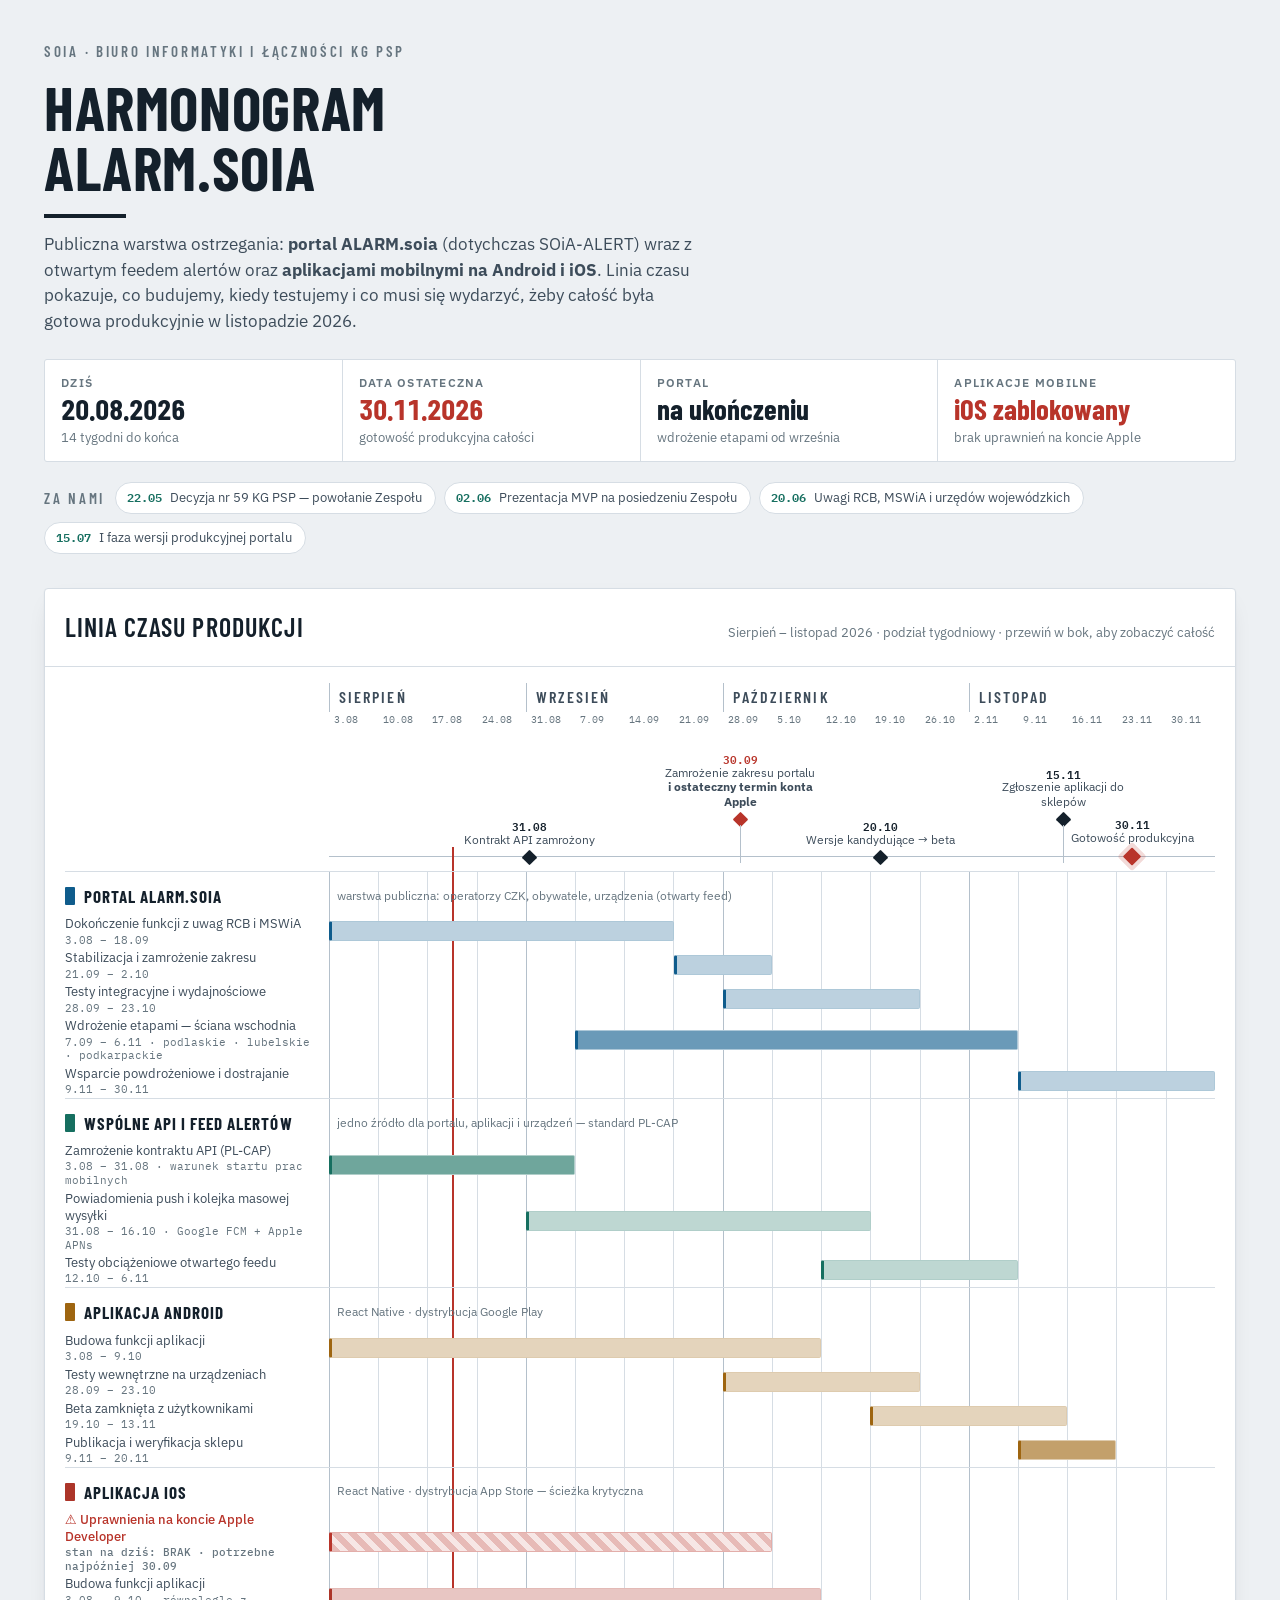
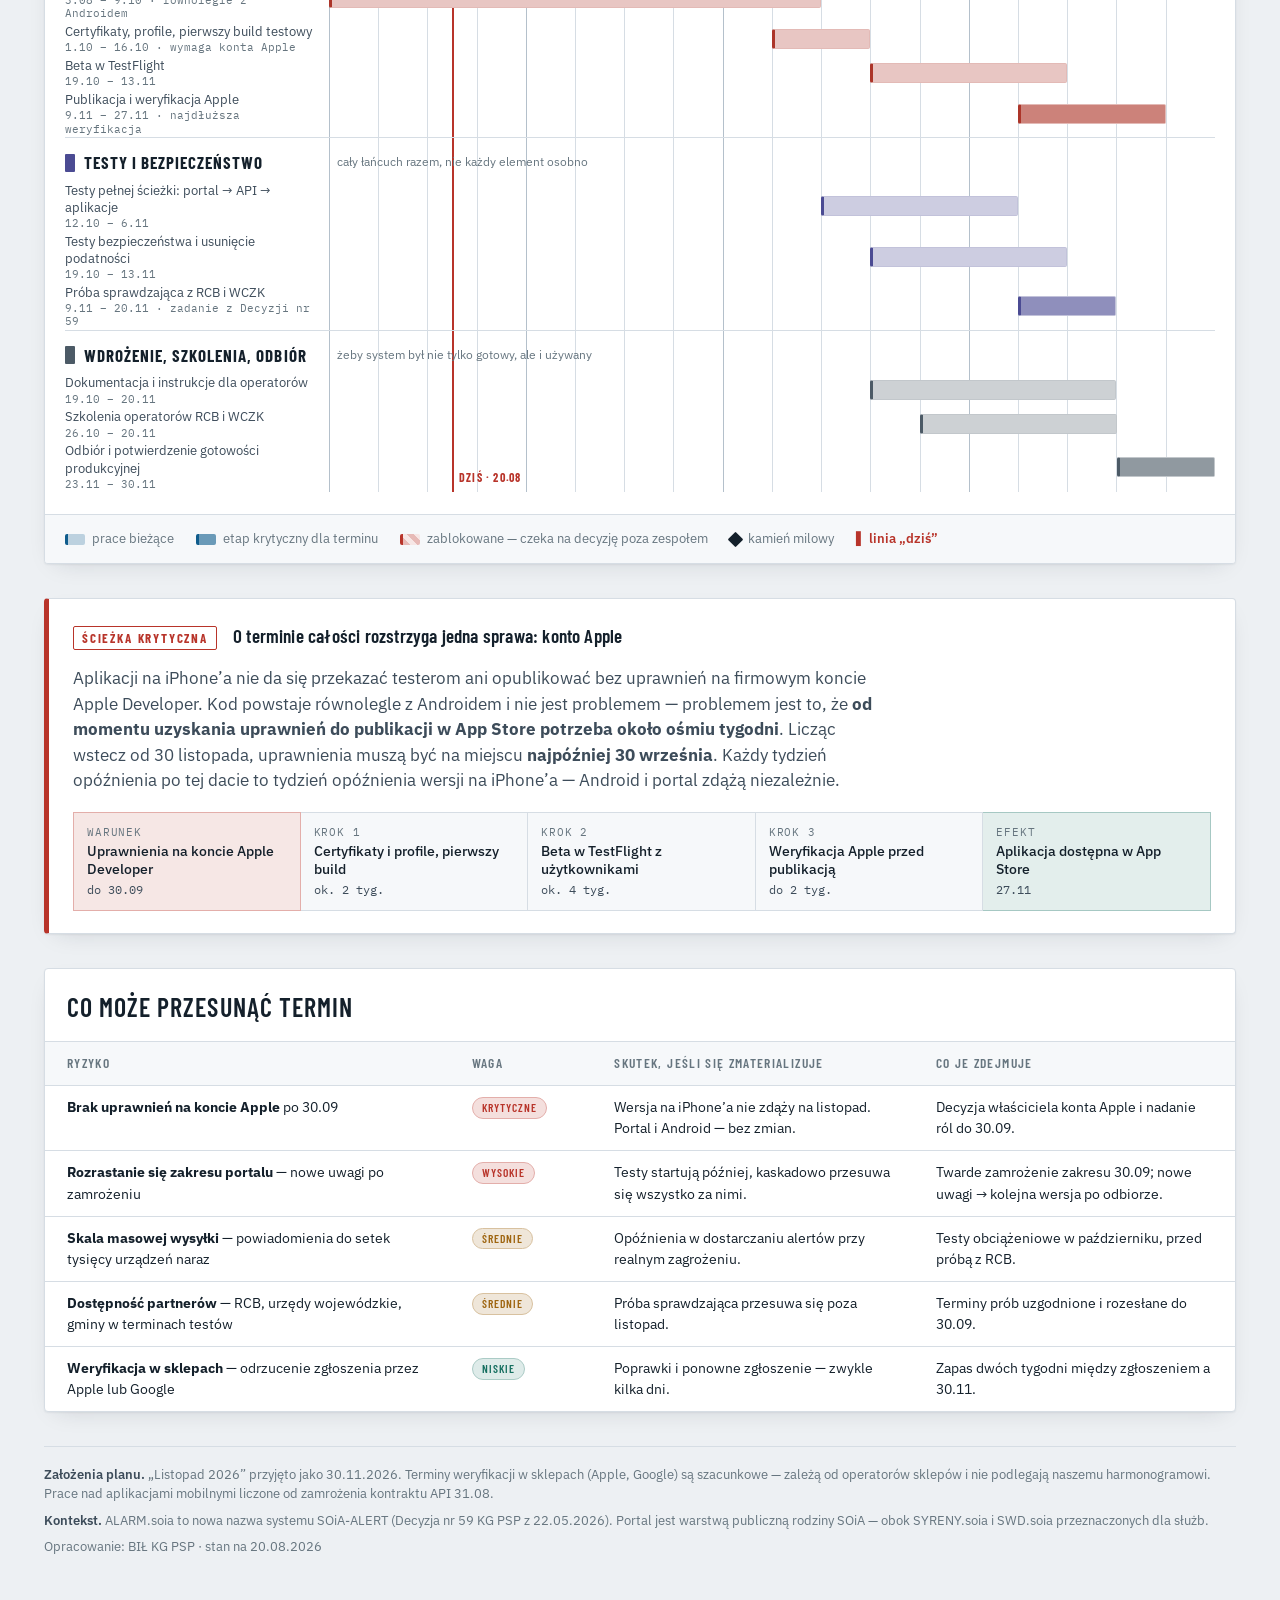
==== alarm-soia/index.html @ 96dded9a "Harmonogram ALARM.soia — portal i aplikacje mobilne Strona GitHub Pages z harmonogramem produkcji AL" ====
<!doctype html>
<html lang="pl">
<head>
<meta charset="utf-8">
<meta name="viewport" content="width=device-width, initial-scale=1">
<title>Harmonogram ALARM.soia — KG PSP</title>
<meta name="description" content="Harmonogram produkcji ALARM.soia: portal ostrzegania oraz aplikacje mobilne Android i iOS. Fazy, testy, kamienie milowe i ścieżka krytyczna do gotowości produkcyjnej 30.11.2026.">
<meta name="author" content="Biuro Informatyki i Łączności KG PSP">
<meta property="og:type" content="article">
<meta property="og:title" content="Harmonogram ALARM.soia">
<meta property="og:description" content="Portal ostrzegania i aplikacje mobilne Android/iOS — linia czasu do gotowości produkcyjnej 30.11.2026.">
<meta property="og:image" content="https://kgpsp.github.io/harmonogramy/og-alarm-soia.png">
<meta property="og:url" content="https://kgpsp.github.io/harmonogramy/alarm-soia/">
<meta property="og:locale" content="pl_PL">
<meta name="twitter:card" content="summary_large_image">
<link rel="icon" href="data:image/svg+xml,<svg xmlns=%22http://www.w3.org/2000/svg%22 viewBox=%220 0 100 100%22><text y=%22.9em%22 font-size=%2290%22>🚨</text></svg>">
</head>
<body>
<link rel="preconnect" href="https://fonts.googleapis.com">
<link rel="preconnect" href="https://fonts.gstatic.com" crossorigin>
<link rel="stylesheet" href="https://fonts.googleapis.com/css2?family=Barlow+Condensed:wght@500;600;700&family=IBM+Plex+Sans:wght@400;500;600&family=IBM+Plex+Mono:wght@400;500;600&display=swap">

<style>
:root{
  --paper:#EDF0F3;
  --surface:#FFFFFF;
  --surface-2:#F6F8FA;
  --ink:#14202B;
  --ink-2:#3D4C5A;
  --muted:#66757F;
  --rule:#D6DDE4;
  --rule-strong:#B4C0CB;

  --lane-portal:#0F5C8C;
  --lane-api:#166F60;
  --lane-and:#9E6510;
  --lane-ios:#AC3529;
  --lane-qa:#4B4B93;
  --lane-dep:#4C5A66;

  --alarm:#B8342A;
  --ok:#166F60;
  --today:#B8342A;

  --shadow:0 1px 2px rgba(20,32,43,.06), 0 8px 24px -12px rgba(20,32,43,.18);
  --labelw:264px;
}
@media (prefers-color-scheme: dark){
  :root:not([data-theme="light"]){
    --paper:#0E141A;
    --surface:#161E26;
    --surface-2:#1B242D;
    --ink:#E7ECF1;
    --ink-2:#C2CCD6;
    --muted:#93A2AF;
    --rule:#2A3742;
    --rule-strong:#3D4E5C;

    --lane-portal:#5AA9DC;
    --lane-api:#4CBDA4;
    --lane-and:#DFA648;
    --lane-ios:#E4786B;
    --lane-qa:#9395E2;
    --lane-dep:#93A3B1;

    --alarm:#E4786B;
    --ok:#4CBDA4;
    --today:#E4786B;

    --shadow:0 1px 2px rgba(0,0,0,.4), 0 10px 30px -14px rgba(0,0,0,.7);
  }
}
:root[data-theme="dark"]{
  --paper:#0E141A;
  --surface:#161E26;
  --surface-2:#1B242D;
  --ink:#E7ECF1;
  --ink-2:#C2CCD6;
  --muted:#93A2AF;
  --rule:#2A3742;
  --rule-strong:#3D4E5C;

  --lane-portal:#5AA9DC;
  --lane-api:#4CBDA4;
  --lane-and:#DFA648;
  --lane-ios:#E4786B;
  --lane-qa:#9395E2;
  --lane-dep:#93A3B1;

  --alarm:#E4786B;
  --ok:#4CBDA4;
  --today:#E4786B;

  --shadow:0 1px 2px rgba(0,0,0,.4), 0 10px 30px -14px rgba(0,0,0,.7);
}

*{box-sizing:border-box}
body{
  margin:0;
  background:var(--paper);
  color:var(--ink);
  font-family:"IBM Plex Sans","Segoe UI",system-ui,sans-serif;
  font-size:15px;
  line-height:1.55;
  -webkit-font-smoothing:antialiased;
}
.wrap{
  max-width:1240px;
  margin:0 auto;
  padding:40px 24px 72px;
  display:flex;
  flex-direction:column;
  gap:34px;
}

/* ---------- typography ---------- */
h1,h2,h3{margin:0;font-family:"Barlow Condensed","Arial Narrow",sans-serif;text-wrap:balance;letter-spacing:.01em}
h1{font-size:clamp(38px,6vw,62px);font-weight:700;line-height:.96;text-transform:uppercase}
h2{font-size:26px;font-weight:600;text-transform:uppercase;letter-spacing:.04em}
h3{font-size:19px;font-weight:600}
p{margin:0}
.eyebrow{
  font-family:"Barlow Condensed","Arial Narrow",sans-serif;
  font-size:15px;font-weight:600;text-transform:uppercase;letter-spacing:.18em;
  color:var(--muted);
}
.mono{font-family:"IBM Plex Mono",ui-monospace,monospace;font-variant-numeric:tabular-nums}
.lead{max-width:66ch;color:var(--ink-2);font-size:16.5px}

/* ---------- header ---------- */
header{display:flex;flex-direction:column;gap:14px}
.title-rule{height:4px;background:var(--ink);width:82px;margin-top:4px}

.facts{
  display:grid;grid-template-columns:repeat(auto-fit,minmax(180px,1fr));gap:1px;
  background:var(--rule);border:1px solid var(--rule);border-radius:3px;overflow:hidden;
  margin-top:10px;
}
.fact{background:var(--surface);padding:14px 16px;display:flex;flex-direction:column;gap:3px}
.fact .k{font-size:11.5px;text-transform:uppercase;letter-spacing:.11em;color:var(--muted);font-weight:600}
.fact .v{font-family:"Barlow Condensed","Arial Narrow",sans-serif;font-size:29px;font-weight:700;line-height:1.05;font-variant-numeric:tabular-nums}
.fact .n{font-size:12.5px;color:var(--muted)}
.fact.is-critical .v{color:var(--alarm)}

/* ---------- done chips ---------- */
.done{display:flex;flex-wrap:wrap;gap:8px;align-items:center}
.chip{
  display:inline-flex;align-items:baseline;gap:8px;
  border:1px solid var(--rule);border-radius:999px;background:var(--surface);
  padding:5px 13px 5px 11px;font-size:13px;color:var(--ink-2);
}
.chip b{font-family:"IBM Plex Mono",monospace;font-size:12px;font-weight:600;color:var(--ok);font-variant-numeric:tabular-nums}

/* ---------- chart ---------- */
.chart-card{
  background:var(--surface);border:1px solid var(--rule);border-radius:4px;
  box-shadow:var(--shadow);overflow:hidden;
}
.chart-head{
  display:flex;flex-wrap:wrap;gap:12px 24px;align-items:baseline;justify-content:space-between;
  padding:18px 20px;border-bottom:1px solid var(--rule);
}
.scroll{overflow-x:auto;overflow-y:hidden}
.chart{min-width:1060px;position:relative;padding:0 20px 22px}

.months,.weeks,.row{
  display:grid;
  grid-template-columns:var(--labelw) repeat(18,1fr);
  align-items:center;
}
.months{padding-top:16px}
.months .m{
  grid-row:1;font-family:"Barlow Condensed",sans-serif;font-weight:600;font-size:16px;
  text-transform:uppercase;letter-spacing:.13em;color:var(--ink-2);
  border-left:1px solid var(--rule-strong);padding:2px 0 2px 9px;
}
.weeks{padding-bottom:10px}
.weeks .w{
  font-family:"IBM Plex Mono",monospace;font-size:10px;color:var(--muted);
  padding-left:5px;font-variant-numeric:tabular-nums;white-space:nowrap;
}

/* milestone rail */
.rail{position:relative;height:132px;margin-bottom:2px}
.rail-track{position:absolute;left:var(--labelw);right:0;top:0;bottom:0}
.rail-line{position:absolute;left:0;right:0;bottom:12px;height:1px;background:var(--rule-strong)}
.ms{position:absolute;bottom:6px;transform:translateX(-50%);display:flex;flex-direction:column;align-items:center;gap:5px;width:152px}
.ms.raise{bottom:44px}
.ms.raise::after{content:"";position:absolute;bottom:-38px;left:50%;width:1px;height:38px;background:var(--rule-strong)}
.ms .lbl{
  order:-1;text-align:center;font-size:11.5px;line-height:1.25;color:var(--ink-2);
}
.ms .lbl .d{display:block;font-family:"IBM Plex Mono",monospace;font-size:11px;font-weight:600;color:var(--ink);font-variant-numeric:tabular-nums}
.ms .dot{width:11px;height:11px;background:var(--ink);transform:rotate(45deg);border-radius:1px}
.ms.is-critical .dot{background:var(--alarm)}
.ms.is-critical .lbl .d{color:var(--alarm)}
.ms.is-final .dot{width:13px;height:13px;background:var(--alarm);box-shadow:0 0 0 4px color-mix(in srgb,var(--alarm) 18%,transparent)}
.ms.edge-r{transform:translateX(-74%)}

/* lanes */
.lanes{position:relative}
.grid-bg{position:absolute;left:var(--labelw);right:0;top:0;bottom:0;pointer-events:none;z-index:0}
.grid-bg .gl{position:absolute;top:0;bottom:0;width:1px;background:var(--rule)}
.grid-bg .gl.strong{background:var(--rule-strong)}
.today{position:absolute;top:-24px;bottom:0;width:2px;background:var(--today);z-index:3;pointer-events:none}
.today::after{
  content:"DZIŚ · 20.08";position:absolute;bottom:6px;left:7px;
  font-family:"Barlow Condensed",sans-serif;font-size:12px;font-weight:700;letter-spacing:.1em;
  color:var(--today);white-space:nowrap;
}

.lane{position:relative;z-index:1;border-top:1px solid var(--rule)}
.lane-title{
  display:grid;grid-template-columns:var(--labelw) 1fr;align-items:center;
  padding:11px 0 5px;
}
.lane-title .t{display:flex;align-items:center;gap:9px;font-family:"Barlow Condensed",sans-serif;font-weight:700;font-size:17px;text-transform:uppercase;letter-spacing:.06em}
.lane-title .swatch{width:10px;height:18px;border-radius:1px;background:var(--c)}
.lane-title .meta{font-size:12px;color:var(--muted);padding-left:8px}

.row{min-height:34px;padding:1px 0}
.row .name{
  padding-right:16px;font-size:13.2px;color:var(--ink-2);line-height:1.3;
  display:flex;flex-direction:column;gap:1px;
}
.row .name .dates{font-family:"IBM Plex Mono",monospace;font-size:10.5px;color:var(--muted);font-variant-numeric:tabular-nums}
.bar{
  grid-column:var(--s)/var(--e);
  height:20px;border-radius:2px;
  background:color-mix(in srgb,var(--c) 28%,var(--surface));
  border-left:3px solid var(--c);
  border-top:1px solid color-mix(in srgb,var(--c) 34%,var(--surface));
  border-right:1px solid color-mix(in srgb,var(--c) 34%,var(--surface));
  border-bottom:1px solid color-mix(in srgb,var(--c) 34%,var(--surface));
  transform-origin:left center;
}
.bar.solid{background:color-mix(in srgb,var(--c) 62%,var(--surface))}
.bar.blocker{
  background:repeating-linear-gradient(45deg,
    color-mix(in srgb,var(--alarm) 34%,var(--surface)) 0 6px,
    color-mix(in srgb,var(--alarm) 12%,var(--surface)) 6px 12px);
  border-left:3px solid var(--alarm);
  border-top-color:color-mix(in srgb,var(--alarm) 40%,var(--surface));
  border-right-color:color-mix(in srgb,var(--alarm) 40%,var(--surface));
  border-bottom-color:color-mix(in srgb,var(--alarm) 40%,var(--surface));
}
.row.is-blocked .name{color:var(--alarm);font-weight:500}

@media (prefers-reduced-motion: no-preference){
  .bar{animation:grow .5s cubic-bezier(.22,.7,.3,1) both}
  @keyframes grow{from{transform:scaleX(.02);opacity:.2}to{transform:scaleX(1);opacity:1}}
}

/* legend */
.legend{display:flex;flex-wrap:wrap;gap:8px 22px;padding:14px 20px;border-top:1px solid var(--rule);background:var(--surface-2);font-size:12.5px;color:var(--muted)}
.legend span{display:inline-flex;align-items:center;gap:7px}
.legend i{width:20px;height:11px;border-radius:2px;display:inline-block;border-left:3px solid var(--ink)}
.legend i.plain{background:color-mix(in srgb,var(--lane-portal) 28%,var(--surface));border-left-color:var(--lane-portal)}
.legend i.solidx{background:color-mix(in srgb,var(--lane-portal) 62%,var(--surface));border-left-color:var(--lane-portal)}
.legend i.hatch{background:repeating-linear-gradient(45deg,color-mix(in srgb,var(--alarm) 34%,var(--surface)) 0 5px,color-mix(in srgb,var(--alarm) 12%,var(--surface)) 5px 10px);border-left-color:var(--alarm)}
.legend i.diamond{width:11px;height:11px;border:0;background:var(--ink);transform:rotate(45deg);border-radius:1px}

/* ---------- critical path ---------- */
.critical{
  background:var(--surface);border:1px solid var(--rule);border-left:5px solid var(--alarm);
  border-radius:4px;padding:22px 24px;display:flex;flex-direction:column;gap:16px;box-shadow:var(--shadow);
}
.critical .hd{display:flex;flex-wrap:wrap;gap:10px 16px;align-items:baseline}
.critical .tag{
  font-family:"Barlow Condensed",sans-serif;font-size:13px;font-weight:700;letter-spacing:.14em;
  text-transform:uppercase;color:var(--alarm);border:1px solid var(--alarm);border-radius:2px;padding:1px 8px;
}
.chain{display:flex;flex-wrap:wrap;gap:0;align-items:stretch;margin-top:2px}
.step{
  flex:1 1 150px;min-width:150px;background:var(--surface-2);border:1px solid var(--rule);
  padding:11px 13px;display:flex;flex-direction:column;gap:3px;position:relative;
}
.step + .step{border-left:0}
.step .sn{font-family:"IBM Plex Mono",monospace;font-size:10.5px;letter-spacing:.08em;color:var(--muted);text-transform:uppercase}
.step .st{font-size:13.5px;font-weight:500;line-height:1.3}
.step .sd{font-family:"IBM Plex Mono",monospace;font-size:11.5px;color:var(--ink-2);font-variant-numeric:tabular-nums}
.step.first{background:color-mix(in srgb,var(--alarm) 12%,var(--surface));border-color:color-mix(in srgb,var(--alarm) 40%,var(--surface))}
.step.last{background:color-mix(in srgb,var(--ok) 12%,var(--surface));border-color:color-mix(in srgb,var(--ok) 38%,var(--surface))}

/* ---------- tables ---------- */
.panel{background:var(--surface);border:1px solid var(--rule);border-radius:4px;box-shadow:var(--shadow);overflow:hidden}
.panel > h2{padding:18px 22px 14px}
.tablewrap{overflow-x:auto}
table{width:100%;border-collapse:collapse;min-width:640px}
th,td{text-align:left;padding:11px 22px;border-top:1px solid var(--rule);vertical-align:top;font-size:13.6px}
th{
  font-family:"Barlow Condensed",sans-serif;font-size:13.5px;font-weight:600;text-transform:uppercase;
  letter-spacing:.1em;color:var(--muted);background:var(--surface-2);
}
td.sev{white-space:nowrap;font-weight:600}
.pill{display:inline-block;padding:1px 9px;border-radius:999px;font-size:11.5px;font-weight:600;letter-spacing:.04em;text-transform:uppercase;font-family:"Barlow Condensed",sans-serif;letter-spacing:.09em}
.pill.hi{background:color-mix(in srgb,var(--alarm) 16%,var(--surface));color:var(--alarm);border:1px solid color-mix(in srgb,var(--alarm) 40%,var(--surface))}
.pill.md{background:color-mix(in srgb,var(--lane-and) 16%,var(--surface));color:var(--lane-and);border:1px solid color-mix(in srgb,var(--lane-and) 40%,var(--surface))}
.pill.lo{background:color-mix(in srgb,var(--ok) 14%,var(--surface));color:var(--ok);border:1px solid color-mix(in srgb,var(--ok) 36%,var(--surface))}


footer{border-top:1px solid var(--rule);padding-top:18px;color:var(--muted);font-size:12.5px;display:flex;flex-direction:column;gap:7px}
footer b{color:var(--ink-2);font-weight:600}

@media (max-width:640px){
  .wrap{padding:28px 14px 56px;gap:26px}
  :root{--labelw:230px}
}
</style>

<div class="wrap">

  <header>
    <p class="eyebrow">SOiA · Biuro Informatyki i Łączności KG PSP</p>
    <h1>Harmonogram<br>ALARM.soia</h1>
    <div class="title-rule"></div>
    <p class="lead">Publiczna warstwa ostrzegania: <b>portal ALARM.soia</b> (dotychczas SOiA-ALERT) wraz z otwartym feedem alertów oraz <b>aplikacjami mobilnymi na Android i iOS</b>. Linia czasu pokazuje, co budujemy, kiedy testujemy i co musi się wydarzyć, żeby całość była gotowa produkcyjnie w listopadzie 2026.</p>

    <div class="facts">
      <div class="fact">
        <span class="k">Dziś</span>
        <span class="v">20.08.2026</span>
        <span class="n">14 tygodni do końca</span>
      </div>
      <div class="fact is-critical">
        <span class="k">Data ostateczna</span>
        <span class="v">30.11.2026</span>
        <span class="n">gotowość produkcyjna całości</span>
      </div>
      <div class="fact">
        <span class="k">Portal</span>
        <span class="v">na ukończeniu</span>
        <span class="n">wdrożenie etapami od września</span>
      </div>
      <div class="fact is-critical">
        <span class="k">Aplikacje mobilne</span>
        <span class="v">iOS zablokowany</span>
        <span class="n">brak uprawnień na koncie Apple</span>
      </div>
    </div>

    <div class="done" style="margin-top:6px">
      <span class="eyebrow" style="margin-right:2px">Za nami</span>
      <span class="chip"><b>22.05</b> Decyzja nr 59 KG PSP — powołanie Zespołu</span>
      <span class="chip"><b>02.06</b> Prezentacja MVP na posiedzeniu Zespołu</span>
      <span class="chip"><b>20.06</b> Uwagi RCB, MSWiA i urzędów wojewódzkich</span>
      <span class="chip"><b>15.07</b> I faza wersji produkcyjnej portalu</span>
    </div>
  </header>

  <!-- ============ GANTT ============ -->
  <section class="chart-card">
    <div class="chart-head">
      <h2>Linia czasu produkcji</h2>
      <p style="font-size:13px;color:var(--muted);margin:0">Sierpień – listopad 2026 · podział tygodniowy · przewiń w bok, aby zobaczyć całość</p>
    </div>

    <div class="scroll">
      <div class="chart">

        <div class="months">
          <div style="grid-column:1"></div>
          <div class="m" style="grid-column:2/6">Sierpień</div>
          <div class="m" style="grid-column:6/10">Wrzesień</div>
          <div class="m" style="grid-column:10/15">Październik</div>
          <div class="m" style="grid-column:15/20">Listopad</div>
        </div>

        <div class="weeks">
          <div></div>
          <div class="w">3.08</div><div class="w">10.08</div><div class="w">17.08</div><div class="w">24.08</div>
          <div class="w">31.08</div><div class="w">7.09</div><div class="w">14.09</div><div class="w">21.09</div>
          <div class="w">28.09</div><div class="w">5.10</div><div class="w">12.10</div><div class="w">19.10</div>
          <div class="w">26.10</div><div class="w">2.11</div><div class="w">9.11</div><div class="w">16.11</div>
          <div class="w">23.11</div><div class="w">30.11</div>
        </div>

        <div class="rail">
          <div class="rail-track">
            <div class="rail-line"></div>
            <div class="ms" style="left:22.6%">
              <span class="lbl"><span class="d">31.08</span>Kontrakt API zamrożony</span>
              <span class="dot"></span>
            </div>
            <div class="ms is-critical raise" style="left:46.4%">
              <span class="lbl"><span class="d">30.09</span>Zamrożenie zakresu portalu<br><b>i ostateczny termin konta Apple</b></span>
              <span class="dot"></span>
            </div>
            <div class="ms" style="left:62.3%">
              <span class="lbl"><span class="d">20.10</span>Wersje kandydujące → beta</span>
              <span class="dot"></span>
            </div>
            <div class="ms raise" style="left:82.9%">
              <span class="lbl"><span class="d">15.11</span>Zgłoszenie aplikacji do sklepów</span>
              <span class="dot"></span>
            </div>
            <div class="ms is-final edge-r" style="left:94.8%">
              <span class="lbl"><span class="d">30.11</span>Gotowość produkcyjna</span>
              <span class="dot"></span>
            </div>
          </div>
        </div>

        <div class="lanes">
          <div class="grid-bg" aria-hidden="true">
            <div class="gl strong" style="left:0%"></div>
            <div class="gl" style="left:5.55%"></div>
            <div class="gl" style="left:11.11%"></div>
            <div class="gl" style="left:16.66%"></div>
            <div class="gl strong" style="left:22.22%"></div>
            <div class="gl" style="left:27.77%"></div>
            <div class="gl" style="left:33.33%"></div>
            <div class="gl" style="left:38.88%"></div>
            <div class="gl strong" style="left:44.44%"></div>
            <div class="gl" style="left:50%"></div>
            <div class="gl" style="left:55.55%"></div>
            <div class="gl" style="left:61.11%"></div>
            <div class="gl" style="left:66.66%"></div>
            <div class="gl strong" style="left:72.22%"></div>
            <div class="gl" style="left:77.77%"></div>
            <div class="gl" style="left:83.33%"></div>
            <div class="gl" style="left:88.88%"></div>
            <div class="gl" style="left:94.44%"></div>
            <div class="today" style="left:13.89%"></div>
          </div>

          <!-- PORTAL -->
          <div class="lane" style="--c:var(--lane-portal)">
            <div class="lane-title"><span class="t"><span class="swatch"></span>Portal ALARM.soia</span><span class="meta">warstwa publiczna: operatorzy CZK, obywatele, urządzenia (otwarty feed)</span></div>
            <div class="row"><span class="name">Dokończenie funkcji z uwag RCB i MSWiA<span class="dates">3.08 – 18.09</span></span><span class="bar" style="--s:2;--e:9"></span></div>
            <div class="row"><span class="name">Stabilizacja i zamrożenie zakresu<span class="dates">21.09 – 2.10</span></span><span class="bar" style="--s:9;--e:11"></span></div>
            <div class="row"><span class="name">Testy integracyjne i wydajnościowe<span class="dates">28.09 – 23.10</span></span><span class="bar" style="--s:10;--e:14"></span></div>
            <div class="row"><span class="name">Wdrożenie etapami — ściana wschodnia<span class="dates">7.09 – 6.11 · podlaskie · lubelskie · podkarpackie</span></span><span class="bar solid" style="--s:7;--e:16"></span></div>
            <div class="row"><span class="name">Wsparcie powdrożeniowe i dostrajanie<span class="dates">9.11 – 30.11</span></span><span class="bar" style="--s:16;--e:20"></span></div>
          </div>

          <!-- API -->
          <div class="lane" style="--c:var(--lane-api)">
            <div class="lane-title"><span class="t"><span class="swatch"></span>Wspólne API i feed alertów</span><span class="meta">jedno źródło dla portalu, aplikacji i urządzeń — standard PL-CAP</span></div>
            <div class="row"><span class="name">Zamrożenie kontraktu API (PL-CAP)<span class="dates">3.08 – 31.08 · warunek startu prac mobilnych</span></span><span class="bar solid" style="--s:2;--e:7"></span></div>
            <div class="row"><span class="name">Powiadomienia push i kolejka masowej wysyłki<span class="dates">31.08 – 16.10 · Google FCM + Apple APNs</span></span><span class="bar" style="--s:6;--e:13"></span></div>
            <div class="row"><span class="name">Testy obciążeniowe otwartego feedu<span class="dates">12.10 – 6.11</span></span><span class="bar" style="--s:12;--e:16"></span></div>
          </div>

          <!-- ANDROID -->
          <div class="lane" style="--c:var(--lane-and)">
            <div class="lane-title"><span class="t"><span class="swatch"></span>Aplikacja Android</span><span class="meta">React Native · dystrybucja Google Play</span></div>
            <div class="row"><span class="name">Budowa funkcji aplikacji<span class="dates">3.08 – 9.10</span></span><span class="bar" style="--s:2;--e:12"></span></div>
            <div class="row"><span class="name">Testy wewnętrzne na urządzeniach<span class="dates">28.09 – 23.10</span></span><span class="bar" style="--s:10;--e:14"></span></div>
            <div class="row"><span class="name">Beta zamknięta z użytkownikami<span class="dates">19.10 – 13.11</span></span><span class="bar" style="--s:13;--e:17"></span></div>
            <div class="row"><span class="name">Publikacja i weryfikacja sklepu<span class="dates">9.11 – 20.11</span></span><span class="bar solid" style="--s:16;--e:18"></span></div>
          </div>

          <!-- iOS -->
          <div class="lane" style="--c:var(--lane-ios)">
            <div class="lane-title"><span class="t"><span class="swatch"></span>Aplikacja iOS</span><span class="meta">React Native · dystrybucja App Store — ścieżka krytyczna</span></div>
            <div class="row is-blocked"><span class="name">⚠ Uprawnienia na koncie Apple Developer<span class="dates">stan na dziś: BRAK · potrzebne najpóźniej 30.09</span></span><span class="bar blocker" style="--s:2;--e:11"></span></div>
            <div class="row"><span class="name">Budowa funkcji aplikacji<span class="dates">3.08 – 9.10 · równolegle z Androidem</span></span><span class="bar" style="--s:2;--e:12"></span></div>
            <div class="row"><span class="name">Certyfikaty, profile, pierwszy build testowy<span class="dates">1.10 – 16.10 · wymaga konta Apple</span></span><span class="bar" style="--s:11;--e:13"></span></div>
            <div class="row"><span class="name">Beta w TestFlight<span class="dates">19.10 – 13.11</span></span><span class="bar" style="--s:13;--e:17"></span></div>
            <div class="row"><span class="name">Publikacja i weryfikacja Apple<span class="dates">9.11 – 27.11 · najdłuższa weryfikacja</span></span><span class="bar solid" style="--s:16;--e:19"></span></div>
          </div>

          <!-- QA -->
          <div class="lane" style="--c:var(--lane-qa)">
            <div class="lane-title"><span class="t"><span class="swatch"></span>Testy i bezpieczeństwo</span><span class="meta">cały łańcuch razem, nie każdy element osobno</span></div>
            <div class="row"><span class="name">Testy pełnej ścieżki: portal → API → aplikacje<span class="dates">12.10 – 6.11</span></span><span class="bar" style="--s:12;--e:16"></span></div>
            <div class="row"><span class="name">Testy bezpieczeństwa i usunięcie podatności<span class="dates">19.10 – 13.11</span></span><span class="bar" style="--s:13;--e:17"></span></div>
            <div class="row"><span class="name">Próba sprawdzająca z RCB i WCZK<span class="dates">9.11 – 20.11 · zadanie z Decyzji nr 59</span></span><span class="bar solid" style="--s:16;--e:18"></span></div>
          </div>

          <!-- WDROŻENIE -->
          <div class="lane" style="--c:var(--lane-dep)">
            <div class="lane-title"><span class="t"><span class="swatch"></span>Wdrożenie, szkolenia, odbiór</span><span class="meta">żeby system był nie tylko gotowy, ale i używany</span></div>
            <div class="row"><span class="name">Dokumentacja i instrukcje dla operatorów<span class="dates">19.10 – 20.11</span></span><span class="bar" style="--s:13;--e:18"></span></div>
            <div class="row"><span class="name">Szkolenia operatorów RCB i WCZK<span class="dates">26.10 – 20.11</span></span><span class="bar" style="--s:14;--e:18"></span></div>
            <div class="row"><span class="name">Odbiór i potwierdzenie gotowości produkcyjnej<span class="dates">23.11 – 30.11</span></span><span class="bar solid" style="--s:18;--e:20"></span></div>
          </div>
        </div>
      </div>
    </div>

    <div class="legend">
      <span><i class="plain"></i> prace bieżące</span>
      <span><i class="solidx"></i> etap krytyczny dla terminu</span>
      <span><i class="hatch"></i> zablokowane — czeka na decyzję poza zespołem</span>
      <span><i class="diamond"></i> kamień milowy</span>
      <span style="color:var(--today);font-weight:600">▌ linia „dziś”</span>
    </div>
  </section>

  <!-- ============ ŚCIEŻKA KRYTYCZNA ============ -->
  <section class="critical">
    <div class="hd">
      <span class="tag">Ścieżka krytyczna</span>
      <h3 style="flex:1 1 320px">O terminie całości rozstrzyga jedna sprawa: konto Apple</h3>
    </div>
    <p class="lead" style="max-width:80ch">Aplikacji na iPhone’a nie da się przekazać testerom ani opublikować bez uprawnień na firmowym koncie Apple Developer. Kod powstaje równolegle z Androidem i nie jest problemem — problemem jest to, że <b>od momentu uzyskania uprawnień do publikacji w App Store potrzeba około ośmiu tygodni</b>. Licząc wstecz od 30 listopada, uprawnienia muszą być na miejscu <b>najpóźniej 30 września</b>. Każdy tydzień opóźnienia po tej dacie to tydzień opóźnienia wersji na iPhone’a — Android i portal zdążą niezależnie.</p>
    <div class="chain">
      <div class="step first">
        <span class="sn">Warunek</span>
        <span class="st">Uprawnienia na koncie Apple Developer</span>
        <span class="sd">do 30.09</span>
      </div>
      <div class="step">
        <span class="sn">Krok 1</span>
        <span class="st">Certyfikaty i profile, pierwszy build</span>
        <span class="sd">ok. 2 tyg.</span>
      </div>
      <div class="step">
        <span class="sn">Krok 2</span>
        <span class="st">Beta w TestFlight z użytkownikami</span>
        <span class="sd">ok. 4 tyg.</span>
      </div>
      <div class="step">
        <span class="sn">Krok 3</span>
        <span class="st">Weryfikacja Apple przed publikacją</span>
        <span class="sd">do 2 tyg.</span>
      </div>
      <div class="step last">
        <span class="sn">Efekt</span>
        <span class="st">Aplikacja dostępna w App Store</span>
        <span class="sd">27.11</span>
      </div>
    </div>
  </section>

  <!-- ============ RYZYKA ============ -->
  <section class="panel">
    <h2>Co może przesunąć termin</h2>
    <div class="tablewrap">
      <table>
        <thead>
          <tr><th style="width:34%">Ryzyko</th><th style="width:12%">Waga</th><th style="width:27%">Skutek, jeśli się zmaterializuje</th><th style="width:27%">Co je zdejmuje</th></tr>
        </thead>
        <tbody>
          <tr>
            <td><b>Brak uprawnień na koncie Apple</b> po 30.09</td>
            <td class="sev"><span class="pill hi">Krytyczne</span></td>
            <td>Wersja na iPhone’a nie zdąży na listopad. Portal i Android — bez zmian.</td>
            <td>Decyzja właściciela konta Apple i nadanie ról do 30.09.</td>
          </tr>
          <tr>
            <td><b>Rozrastanie się zakresu portalu</b> — nowe uwagi po zamrożeniu</td>
            <td class="sev"><span class="pill hi">Wysokie</span></td>
            <td>Testy startują później, kaskadowo przesuwa się wszystko za nimi.</td>
            <td>Twarde zamrożenie zakresu 30.09; nowe uwagi → kolejna wersja po odbiorze.</td>
          </tr>
          <tr>
            <td><b>Skala masowej wysyłki</b> — powiadomienia do setek tysięcy urządzeń naraz</td>
            <td class="sev"><span class="pill md">Średnie</span></td>
            <td>Opóźnienia w dostarczaniu alertów przy realnym zagrożeniu.</td>
            <td>Testy obciążeniowe w październiku, przed próbą z RCB.</td>
          </tr>
          <tr>
            <td><b>Dostępność partnerów</b> — RCB, urzędy wojewódzkie, gminy w terminach testów</td>
            <td class="sev"><span class="pill md">Średnie</span></td>
            <td>Próba sprawdzająca przesuwa się poza listopad.</td>
            <td>Terminy prób uzgodnione i rozesłane do 30.09.</td>
          </tr>
          <tr>
            <td><b>Weryfikacja w sklepach</b> — odrzucenie zgłoszenia przez Apple lub Google</td>
            <td class="sev"><span class="pill lo">Niskie</span></td>
            <td>Poprawki i ponowne zgłoszenie — zwykle kilka dni.</td>
            <td>Zapas dwóch tygodni między zgłoszeniem a 30.11.</td>
          </tr>
        </tbody>
      </table>
    </div>
  </section>

  <footer>
    <p><b>Założenia planu.</b> „Listopad 2026” przyjęto jako 30.11.2026. Terminy weryfikacji w sklepach (Apple, Google) są szacunkowe — zależą od operatorów sklepów i nie podlegają naszemu harmonogramowi. Prace nad aplikacjami mobilnymi liczone od zamrożenia kontraktu API 31.08.</p>
    <p><b>Kontekst.</b> ALARM.soia to nowa nazwa systemu SOiA-ALERT (Decyzja nr 59 KG PSP z 22.05.2026). Portal jest warstwą publiczną rodziny SOiA — obok SYRENY.soia i SWD.soia przeznaczonych dla służb.</p>
    <p>Opracowanie: BIŁ KG PSP · stan na 20.08.2026</p>
  </footer>

</div>

</body>
</html>
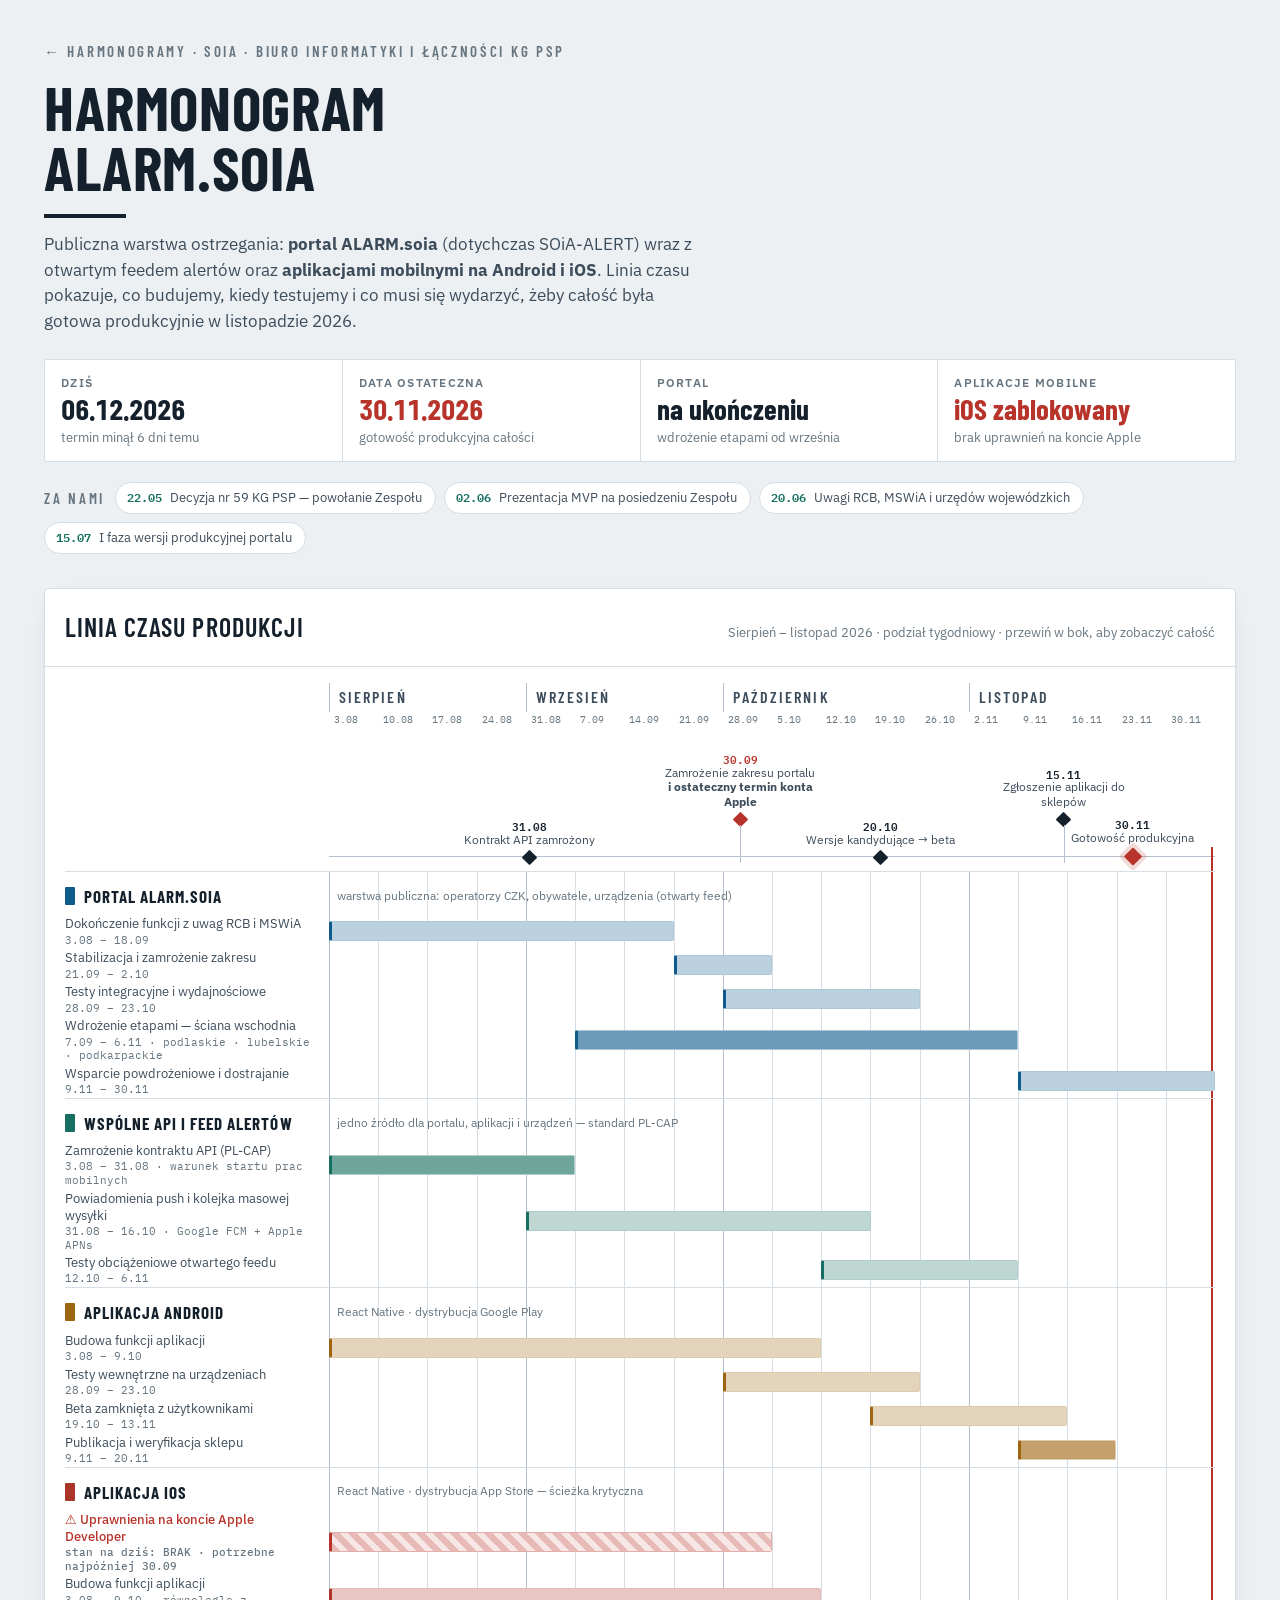
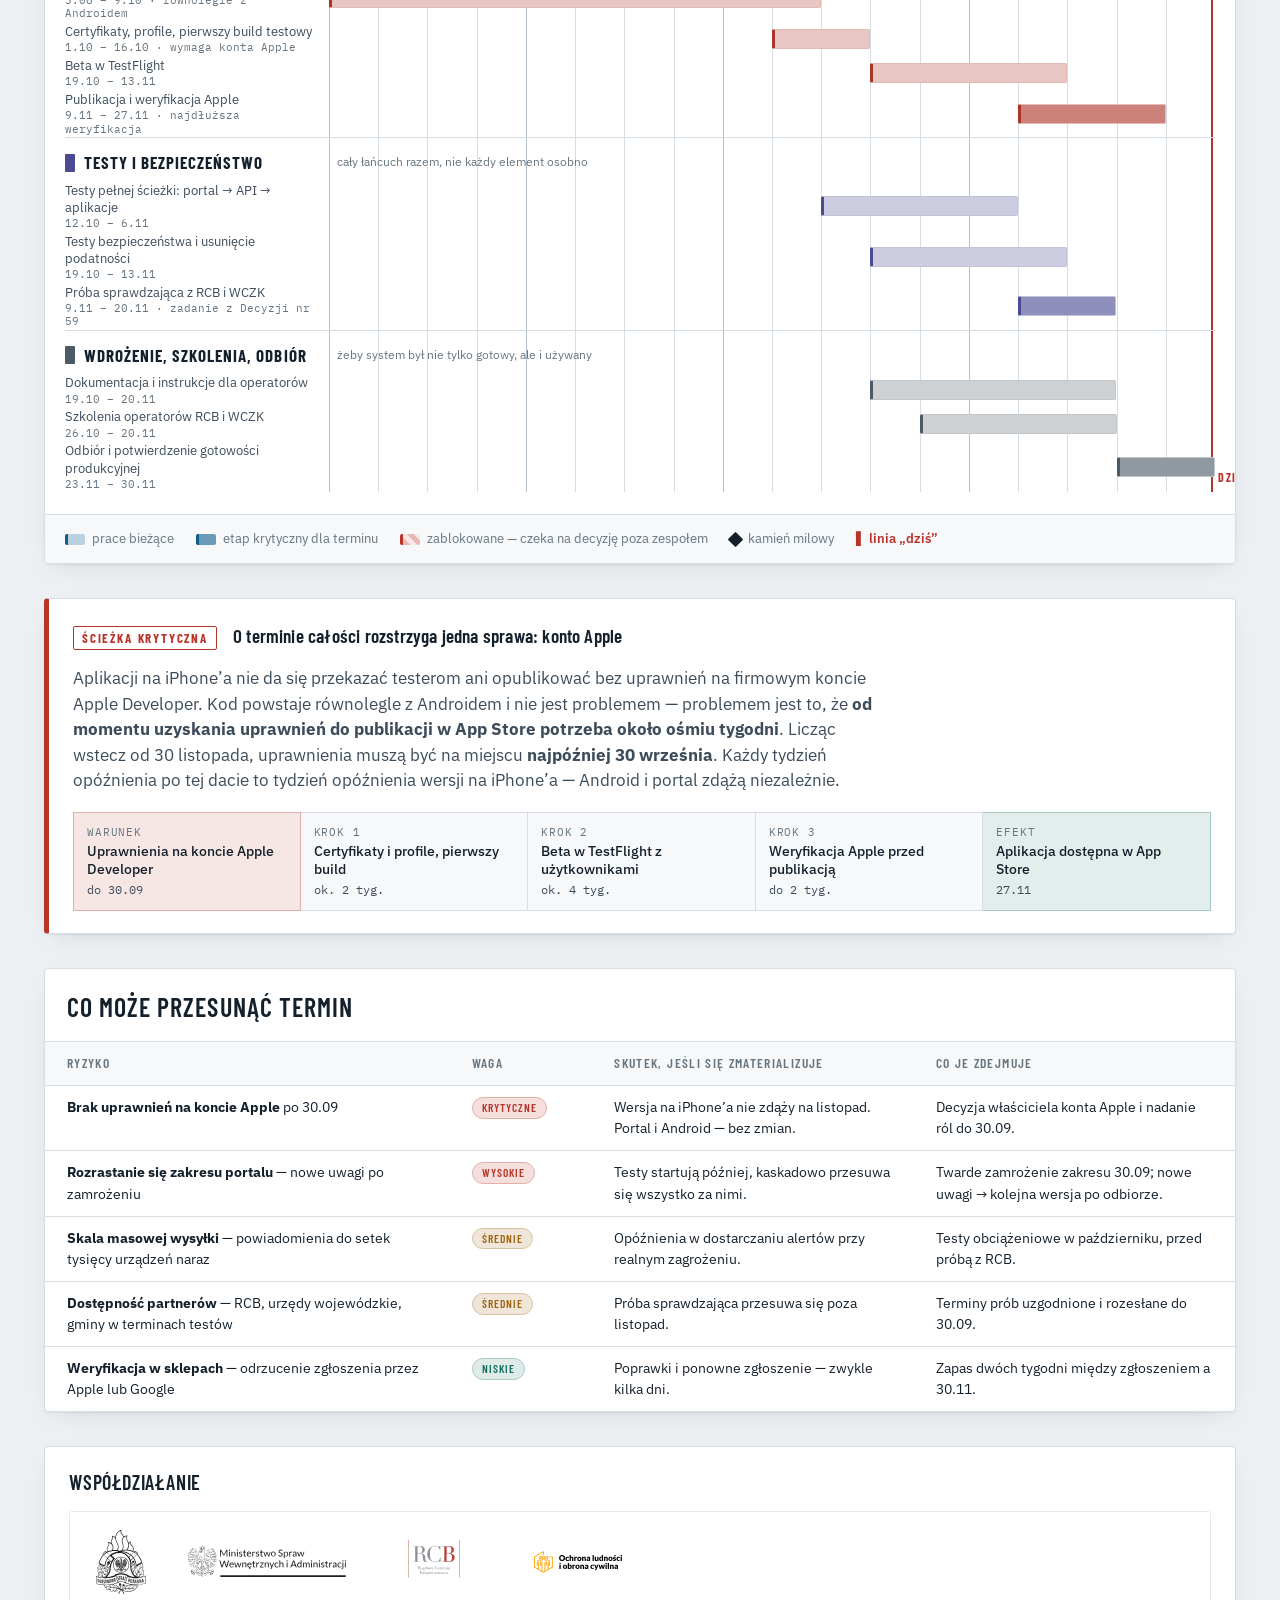
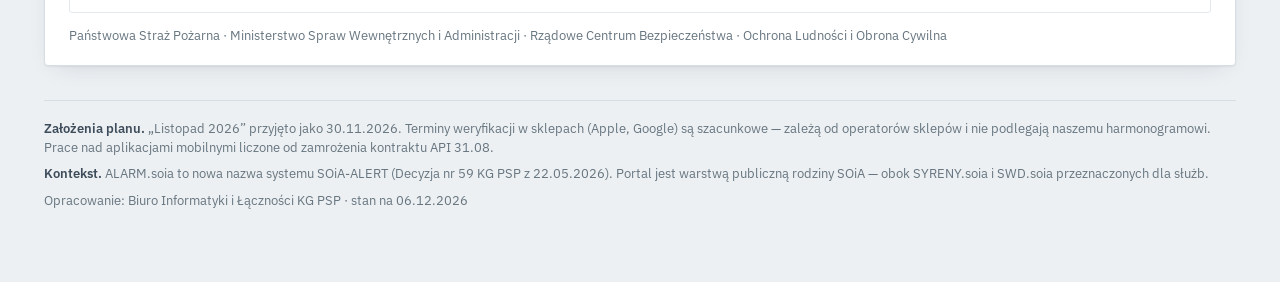
==== commit aed3b62a: "Harmonogramy ZKSWD i CivCom, automatyczna linia „dziś”, logotypy instytucji - ZKSWD: MVP produkcyjny" ====
--- a/alarm-soia/index.html
+++ b/alarm-soia/index.html
@@ -8,335 +8,31 @@
 <meta name="author" content="Biuro Informatyki i Łączności KG PSP">
 <meta property="og:type" content="article">
 <meta property="og:title" content="Harmonogram ALARM.soia">
-<meta property="og:description" content="Portal ostrzegania i aplikacje mobilne Android/iOS — linia czasu do gotowości produkcyjnej 30.11.2026.">
-<meta property="og:image" content="https://kgpsp.github.io/harmonogramy/og-alarm-soia.png">
+<meta property="og:description" content="Harmonogram produkcji ALARM.soia: portal ostrzegania oraz aplikacje mobilne Android i iOS. Fazy, testy, kamienie milowe i ścieżka krytyczna do gotowości produkcyjnej 30.11.2026.">
 <meta property="og:url" content="https://kgpsp.github.io/harmonogramy/alarm-soia/">
 <meta property="og:locale" content="pl_PL">
+<meta property="og:image" content="https://kgpsp.github.io/harmonogramy/og-alarm-soia.png">
 <meta name="twitter:card" content="summary_large_image">
 <link rel="icon" href="data:image/svg+xml,<svg xmlns=%22http://www.w3.org/2000/svg%22 viewBox=%220 0 100 100%22><text y=%22.9em%22 font-size=%2290%22>🚨</text></svg>">
-</head>
-<body>
 <link rel="preconnect" href="https://fonts.googleapis.com">
 <link rel="preconnect" href="https://fonts.gstatic.com" crossorigin>
 <link rel="stylesheet" href="https://fonts.googleapis.com/css2?family=Barlow+Condensed:wght@500;600;700&family=IBM+Plex+Sans:wght@400;500;600&family=IBM+Plex+Mono:wght@400;500;600&display=swap">
-
-<style>
-:root{
-  --paper:#EDF0F3;
-  --surface:#FFFFFF;
-  --surface-2:#F6F8FA;
-  --ink:#14202B;
-  --ink-2:#3D4C5A;
-  --muted:#66757F;
-  --rule:#D6DDE4;
-  --rule-strong:#B4C0CB;
-
-  --lane-portal:#0F5C8C;
-  --lane-api:#166F60;
-  --lane-and:#9E6510;
-  --lane-ios:#AC3529;
-  --lane-qa:#4B4B93;
-  --lane-dep:#4C5A66;
-
-  --alarm:#B8342A;
-  --ok:#166F60;
-  --today:#B8342A;
-
-  --shadow:0 1px 2px rgba(20,32,43,.06), 0 8px 24px -12px rgba(20,32,43,.18);
-  --labelw:264px;
-}
-@media (prefers-color-scheme: dark){
-  :root:not([data-theme="light"]){
-    --paper:#0E141A;
-    --surface:#161E26;
-    --surface-2:#1B242D;
-    --ink:#E7ECF1;
-    --ink-2:#C2CCD6;
-    --muted:#93A2AF;
-    --rule:#2A3742;
-    --rule-strong:#3D4E5C;
-
-    --lane-portal:#5AA9DC;
-    --lane-api:#4CBDA4;
-    --lane-and:#DFA648;
-    --lane-ios:#E4786B;
-    --lane-qa:#9395E2;
-    --lane-dep:#93A3B1;
-
-    --alarm:#E4786B;
-    --ok:#4CBDA4;
-    --today:#E4786B;
-
-    --shadow:0 1px 2px rgba(0,0,0,.4), 0 10px 30px -14px rgba(0,0,0,.7);
-  }
-}
-:root[data-theme="dark"]{
-  --paper:#0E141A;
-  --surface:#161E26;
-  --surface-2:#1B242D;
-  --ink:#E7ECF1;
-  --ink-2:#C2CCD6;
-  --muted:#93A2AF;
-  --rule:#2A3742;
-  --rule-strong:#3D4E5C;
-
-  --lane-portal:#5AA9DC;
-  --lane-api:#4CBDA4;
-  --lane-and:#DFA648;
-  --lane-ios:#E4786B;
-  --lane-qa:#9395E2;
-  --lane-dep:#93A3B1;
-
-  --alarm:#E4786B;
-  --ok:#4CBDA4;
-  --today:#E4786B;
-
-  --shadow:0 1px 2px rgba(0,0,0,.4), 0 10px 30px -14px rgba(0,0,0,.7);
-}
-
-*{box-sizing:border-box}
-body{
-  margin:0;
-  background:var(--paper);
-  color:var(--ink);
-  font-family:"IBM Plex Sans","Segoe UI",system-ui,sans-serif;
-  font-size:15px;
-  line-height:1.55;
-  -webkit-font-smoothing:antialiased;
-}
-.wrap{
-  max-width:1240px;
-  margin:0 auto;
-  padding:40px 24px 72px;
-  display:flex;
-  flex-direction:column;
-  gap:34px;
-}
-
-/* ---------- typography ---------- */
-h1,h2,h3{margin:0;font-family:"Barlow Condensed","Arial Narrow",sans-serif;text-wrap:balance;letter-spacing:.01em}
-h1{font-size:clamp(38px,6vw,62px);font-weight:700;line-height:.96;text-transform:uppercase}
-h2{font-size:26px;font-weight:600;text-transform:uppercase;letter-spacing:.04em}
-h3{font-size:19px;font-weight:600}
-p{margin:0}
-.eyebrow{
-  font-family:"Barlow Condensed","Arial Narrow",sans-serif;
-  font-size:15px;font-weight:600;text-transform:uppercase;letter-spacing:.18em;
-  color:var(--muted);
-}
-.mono{font-family:"IBM Plex Mono",ui-monospace,monospace;font-variant-numeric:tabular-nums}
-.lead{max-width:66ch;color:var(--ink-2);font-size:16.5px}
-
-/* ---------- header ---------- */
-header{display:flex;flex-direction:column;gap:14px}
-.title-rule{height:4px;background:var(--ink);width:82px;margin-top:4px}
-
-.facts{
-  display:grid;grid-template-columns:repeat(auto-fit,minmax(180px,1fr));gap:1px;
-  background:var(--rule);border:1px solid var(--rule);border-radius:3px;overflow:hidden;
-  margin-top:10px;
-}
-.fact{background:var(--surface);padding:14px 16px;display:flex;flex-direction:column;gap:3px}
-.fact .k{font-size:11.5px;text-transform:uppercase;letter-spacing:.11em;color:var(--muted);font-weight:600}
-.fact .v{font-family:"Barlow Condensed","Arial Narrow",sans-serif;font-size:29px;font-weight:700;line-height:1.05;font-variant-numeric:tabular-nums}
-.fact .n{font-size:12.5px;color:var(--muted)}
-.fact.is-critical .v{color:var(--alarm)}
-
-/* ---------- done chips ---------- */
-.done{display:flex;flex-wrap:wrap;gap:8px;align-items:center}
-.chip{
-  display:inline-flex;align-items:baseline;gap:8px;
-  border:1px solid var(--rule);border-radius:999px;background:var(--surface);
-  padding:5px 13px 5px 11px;font-size:13px;color:var(--ink-2);
-}
-.chip b{font-family:"IBM Plex Mono",monospace;font-size:12px;font-weight:600;color:var(--ok);font-variant-numeric:tabular-nums}
-
-/* ---------- chart ---------- */
-.chart-card{
-  background:var(--surface);border:1px solid var(--rule);border-radius:4px;
-  box-shadow:var(--shadow);overflow:hidden;
-}
-.chart-head{
-  display:flex;flex-wrap:wrap;gap:12px 24px;align-items:baseline;justify-content:space-between;
-  padding:18px 20px;border-bottom:1px solid var(--rule);
-}
-.scroll{overflow-x:auto;overflow-y:hidden}
-.chart{min-width:1060px;position:relative;padding:0 20px 22px}
-
-.months,.weeks,.row{
-  display:grid;
-  grid-template-columns:var(--labelw) repeat(18,1fr);
-  align-items:center;
-}
-.months{padding-top:16px}
-.months .m{
-  grid-row:1;font-family:"Barlow Condensed",sans-serif;font-weight:600;font-size:16px;
-  text-transform:uppercase;letter-spacing:.13em;color:var(--ink-2);
-  border-left:1px solid var(--rule-strong);padding:2px 0 2px 9px;
-}
-.weeks{padding-bottom:10px}
-.weeks .w{
-  font-family:"IBM Plex Mono",monospace;font-size:10px;color:var(--muted);
-  padding-left:5px;font-variant-numeric:tabular-nums;white-space:nowrap;
-}
-
-/* milestone rail */
-.rail{position:relative;height:132px;margin-bottom:2px}
-.rail-track{position:absolute;left:var(--labelw);right:0;top:0;bottom:0}
-.rail-line{position:absolute;left:0;right:0;bottom:12px;height:1px;background:var(--rule-strong)}
-.ms{position:absolute;bottom:6px;transform:translateX(-50%);display:flex;flex-direction:column;align-items:center;gap:5px;width:152px}
-.ms.raise{bottom:44px}
-.ms.raise::after{content:"";position:absolute;bottom:-38px;left:50%;width:1px;height:38px;background:var(--rule-strong)}
-.ms .lbl{
-  order:-1;text-align:center;font-size:11.5px;line-height:1.25;color:var(--ink-2);
-}
-.ms .lbl .d{display:block;font-family:"IBM Plex Mono",monospace;font-size:11px;font-weight:600;color:var(--ink);font-variant-numeric:tabular-nums}
-.ms .dot{width:11px;height:11px;background:var(--ink);transform:rotate(45deg);border-radius:1px}
-.ms.is-critical .dot{background:var(--alarm)}
-.ms.is-critical .lbl .d{color:var(--alarm)}
-.ms.is-final .dot{width:13px;height:13px;background:var(--alarm);box-shadow:0 0 0 4px color-mix(in srgb,var(--alarm) 18%,transparent)}
-.ms.edge-r{transform:translateX(-74%)}
-
-/* lanes */
-.lanes{position:relative}
-.grid-bg{position:absolute;left:var(--labelw);right:0;top:0;bottom:0;pointer-events:none;z-index:0}
-.grid-bg .gl{position:absolute;top:0;bottom:0;width:1px;background:var(--rule)}
-.grid-bg .gl.strong{background:var(--rule-strong)}
-.today{position:absolute;top:-24px;bottom:0;width:2px;background:var(--today);z-index:3;pointer-events:none}
-.today::after{
-  content:"DZIŚ · 20.08";position:absolute;bottom:6px;left:7px;
-  font-family:"Barlow Condensed",sans-serif;font-size:12px;font-weight:700;letter-spacing:.1em;
-  color:var(--today);white-space:nowrap;
-}
-
-.lane{position:relative;z-index:1;border-top:1px solid var(--rule)}
-.lane-title{
-  display:grid;grid-template-columns:var(--labelw) 1fr;align-items:center;
-  padding:11px 0 5px;
-}
-.lane-title .t{display:flex;align-items:center;gap:9px;font-family:"Barlow Condensed",sans-serif;font-weight:700;font-size:17px;text-transform:uppercase;letter-spacing:.06em}
-.lane-title .swatch{width:10px;height:18px;border-radius:1px;background:var(--c)}
-.lane-title .meta{font-size:12px;color:var(--muted);padding-left:8px}
-
-.row{min-height:34px;padding:1px 0}
-.row .name{
-  padding-right:16px;font-size:13.2px;color:var(--ink-2);line-height:1.3;
-  display:flex;flex-direction:column;gap:1px;
-}
-.row .name .dates{font-family:"IBM Plex Mono",monospace;font-size:10.5px;color:var(--muted);font-variant-numeric:tabular-nums}
-.bar{
-  grid-column:var(--s)/var(--e);
-  height:20px;border-radius:2px;
-  background:color-mix(in srgb,var(--c) 28%,var(--surface));
-  border-left:3px solid var(--c);
-  border-top:1px solid color-mix(in srgb,var(--c) 34%,var(--surface));
-  border-right:1px solid color-mix(in srgb,var(--c) 34%,var(--surface));
-  border-bottom:1px solid color-mix(in srgb,var(--c) 34%,var(--surface));
-  transform-origin:left center;
-}
-.bar.solid{background:color-mix(in srgb,var(--c) 62%,var(--surface))}
-.bar.blocker{
-  background:repeating-linear-gradient(45deg,
-    color-mix(in srgb,var(--alarm) 34%,var(--surface)) 0 6px,
-    color-mix(in srgb,var(--alarm) 12%,var(--surface)) 6px 12px);
-  border-left:3px solid var(--alarm);
-  border-top-color:color-mix(in srgb,var(--alarm) 40%,var(--surface));
-  border-right-color:color-mix(in srgb,var(--alarm) 40%,var(--surface));
-  border-bottom-color:color-mix(in srgb,var(--alarm) 40%,var(--surface));
-}
-.row.is-blocked .name{color:var(--alarm);font-weight:500}
-
-@media (prefers-reduced-motion: no-preference){
-  .bar{animation:grow .5s cubic-bezier(.22,.7,.3,1) both}
-  @keyframes grow{from{transform:scaleX(.02);opacity:.2}to{transform:scaleX(1);opacity:1}}
-}
-
-/* legend */
-.legend{display:flex;flex-wrap:wrap;gap:8px 22px;padding:14px 20px;border-top:1px solid var(--rule);background:var(--surface-2);font-size:12.5px;color:var(--muted)}
-.legend span{display:inline-flex;align-items:center;gap:7px}
-.legend i{width:20px;height:11px;border-radius:2px;display:inline-block;border-left:3px solid var(--ink)}
-.legend i.plain{background:color-mix(in srgb,var(--lane-portal) 28%,var(--surface));border-left-color:var(--lane-portal)}
-.legend i.solidx{background:color-mix(in srgb,var(--lane-portal) 62%,var(--surface));border-left-color:var(--lane-portal)}
-.legend i.hatch{background:repeating-linear-gradient(45deg,color-mix(in srgb,var(--alarm) 34%,var(--surface)) 0 5px,color-mix(in srgb,var(--alarm) 12%,var(--surface)) 5px 10px);border-left-color:var(--alarm)}
-.legend i.diamond{width:11px;height:11px;border:0;background:var(--ink);transform:rotate(45deg);border-radius:1px}
-
-/* ---------- critical path ---------- */
-.critical{
-  background:var(--surface);border:1px solid var(--rule);border-left:5px solid var(--alarm);
-  border-radius:4px;padding:22px 24px;display:flex;flex-direction:column;gap:16px;box-shadow:var(--shadow);
-}
-.critical .hd{display:flex;flex-wrap:wrap;gap:10px 16px;align-items:baseline}
-.critical .tag{
-  font-family:"Barlow Condensed",sans-serif;font-size:13px;font-weight:700;letter-spacing:.14em;
-  text-transform:uppercase;color:var(--alarm);border:1px solid var(--alarm);border-radius:2px;padding:1px 8px;
-}
-.chain{display:flex;flex-wrap:wrap;gap:0;align-items:stretch;margin-top:2px}
-.step{
-  flex:1 1 150px;min-width:150px;background:var(--surface-2);border:1px solid var(--rule);
-  padding:11px 13px;display:flex;flex-direction:column;gap:3px;position:relative;
-}
-.step + .step{border-left:0}
-.step .sn{font-family:"IBM Plex Mono",monospace;font-size:10.5px;letter-spacing:.08em;color:var(--muted);text-transform:uppercase}
-.step .st{font-size:13.5px;font-weight:500;line-height:1.3}
-.step .sd{font-family:"IBM Plex Mono",monospace;font-size:11.5px;color:var(--ink-2);font-variant-numeric:tabular-nums}
-.step.first{background:color-mix(in srgb,var(--alarm) 12%,var(--surface));border-color:color-mix(in srgb,var(--alarm) 40%,var(--surface))}
-.step.last{background:color-mix(in srgb,var(--ok) 12%,var(--surface));border-color:color-mix(in srgb,var(--ok) 38%,var(--surface))}
-
-/* ---------- tables ---------- */
-.panel{background:var(--surface);border:1px solid var(--rule);border-radius:4px;box-shadow:var(--shadow);overflow:hidden}
-.panel > h2{padding:18px 22px 14px}
-.tablewrap{overflow-x:auto}
-table{width:100%;border-collapse:collapse;min-width:640px}
-th,td{text-align:left;padding:11px 22px;border-top:1px solid var(--rule);vertical-align:top;font-size:13.6px}
-th{
-  font-family:"Barlow Condensed",sans-serif;font-size:13.5px;font-weight:600;text-transform:uppercase;
-  letter-spacing:.1em;color:var(--muted);background:var(--surface-2);
-}
-td.sev{white-space:nowrap;font-weight:600}
-.pill{display:inline-block;padding:1px 9px;border-radius:999px;font-size:11.5px;font-weight:600;letter-spacing:.04em;text-transform:uppercase;font-family:"Barlow Condensed",sans-serif;letter-spacing:.09em}
-.pill.hi{background:color-mix(in srgb,var(--alarm) 16%,var(--surface));color:var(--alarm);border:1px solid color-mix(in srgb,var(--alarm) 40%,var(--surface))}
-.pill.md{background:color-mix(in srgb,var(--lane-and) 16%,var(--surface));color:var(--lane-and);border:1px solid color-mix(in srgb,var(--lane-and) 40%,var(--surface))}
-.pill.lo{background:color-mix(in srgb,var(--ok) 14%,var(--surface));color:var(--ok);border:1px solid color-mix(in srgb,var(--ok) 36%,var(--surface))}
-
-
-footer{border-top:1px solid var(--rule);padding-top:18px;color:var(--muted);font-size:12.5px;display:flex;flex-direction:column;gap:7px}
-footer b{color:var(--ink-2);font-weight:600}
-
-@media (max-width:640px){
-  .wrap{padding:28px 14px 56px;gap:26px}
-  :root{--labelw:230px}
-}
-</style>
-
+<link rel="stylesheet" href="../assets/harmonogram.css">
+</head>
+<body>
 <div class="wrap">
 
   <header>
-    <p class="eyebrow">SOiA · Biuro Informatyki i Łączności KG PSP</p>
+    <p class="eyebrow"><a class="back" href="../">← Harmonogramy</a> · SOiA · Biuro Informatyki i Łączności KG PSP</p>
     <h1>Harmonogram<br>ALARM.soia</h1>
     <div class="title-rule"></div>
     <p class="lead">Publiczna warstwa ostrzegania: <b>portal ALARM.soia</b> (dotychczas SOiA-ALERT) wraz z otwartym feedem alertów oraz <b>aplikacjami mobilnymi na Android i iOS</b>. Linia czasu pokazuje, co budujemy, kiedy testujemy i co musi się wydarzyć, żeby całość była gotowa produkcyjnie w listopadzie 2026.</p>
 
     <div class="facts">
-      <div class="fact">
-        <span class="k">Dziś</span>
-        <span class="v">20.08.2026</span>
-        <span class="n">14 tygodni do końca</span>
-      </div>
-      <div class="fact is-critical">
-        <span class="k">Data ostateczna</span>
-        <span class="v">30.11.2026</span>
-        <span class="n">gotowość produkcyjna całości</span>
-      </div>
-      <div class="fact">
-        <span class="k">Portal</span>
-        <span class="v">na ukończeniu</span>
-        <span class="n">wdrożenie etapami od września</span>
-      </div>
-      <div class="fact is-critical">
-        <span class="k">Aplikacje mobilne</span>
-        <span class="v">iOS zablokowany</span>
-        <span class="n">brak uprawnień na koncie Apple</span>
-      </div>
+      <div class="fact"><span class="k">Dziś</span><span class="v" data-today-date>20.08.2026</span><span class="n" data-time-left>14 tygodni do końca</span></div>
+      <div class="fact is-critical"><span class="k">Data ostateczna</span><span class="v">30.11.2026</span><span class="n">gotowość produkcyjna całości</span></div>
+      <div class="fact"><span class="k">Portal</span><span class="v">na ukończeniu</span><span class="n">wdrożenie etapami od września</span></div>
+      <div class="fact is-critical"><span class="k">Aplikacje mobilne</span><span class="v">iOS zablokowany</span><span class="n">brak uprawnień na koncie Apple</span></div>
     </div>
 
     <div class="done" style="margin-top:6px">
@@ -348,15 +44,14 @@
     </div>
   </header>
 
-  <!-- ============ GANTT ============ -->
   <section class="chart-card">
     <div class="chart-head">
       <h2>Linia czasu produkcji</h2>
-      <p style="font-size:13px;color:var(--muted);margin:0">Sierpień – listopad 2026 · podział tygodniowy · przewiń w bok, aby zobaczyć całość</p>
+      <p class="chart-note">Sierpień – listopad 2026 · podział tygodniowy · przewiń w bok, aby zobaczyć całość</p>
     </div>
 
     <div class="scroll">
-      <div class="chart">
+      <div class="chart" style="--weeks:18;min-width:1060px" data-t-start="2026-08-03" data-t-weeks="18" data-t-deadline="2026-11-30">
 
         <div class="months">
           <div style="grid-column:1"></div>
@@ -368,33 +63,46 @@
 
         <div class="weeks">
           <div></div>
-          <div class="w">3.08</div><div class="w">10.08</div><div class="w">17.08</div><div class="w">24.08</div>
-          <div class="w">31.08</div><div class="w">7.09</div><div class="w">14.09</div><div class="w">21.09</div>
-          <div class="w">28.09</div><div class="w">5.10</div><div class="w">12.10</div><div class="w">19.10</div>
-          <div class="w">26.10</div><div class="w">2.11</div><div class="w">9.11</div><div class="w">16.11</div>
-          <div class="w">23.11</div><div class="w">30.11</div>
+          <div class="w">3.08</div>
+          <div class="w">10.08</div>
+          <div class="w">17.08</div>
+          <div class="w">24.08</div>
+          <div class="w">31.08</div>
+          <div class="w">7.09</div>
+          <div class="w">14.09</div>
+          <div class="w">21.09</div>
+          <div class="w">28.09</div>
+          <div class="w">5.10</div>
+          <div class="w">12.10</div>
+          <div class="w">19.10</div>
+          <div class="w">26.10</div>
+          <div class="w">2.11</div>
+          <div class="w">9.11</div>
+          <div class="w">16.11</div>
+          <div class="w">23.11</div>
+          <div class="w">30.11</div>
         </div>
 
         <div class="rail">
           <div class="rail-track">
             <div class="rail-line"></div>
-            <div class="ms" style="left:22.6%">
+            <div class="ms" style="left:22.62%">
               <span class="lbl"><span class="d">31.08</span>Kontrakt API zamrożony</span>
               <span class="dot"></span>
             </div>
-            <div class="ms is-critical raise" style="left:46.4%">
+            <div class="ms raise is-critical" style="left:46.43%">
               <span class="lbl"><span class="d">30.09</span>Zamrożenie zakresu portalu<br><b>i ostateczny termin konta Apple</b></span>
               <span class="dot"></span>
             </div>
-            <div class="ms" style="left:62.3%">
+            <div class="ms" style="left:62.30%">
               <span class="lbl"><span class="d">20.10</span>Wersje kandydujące → beta</span>
               <span class="dot"></span>
             </div>
-            <div class="ms raise" style="left:82.9%">
+            <div class="ms raise" style="left:82.94%">
               <span class="lbl"><span class="d">15.11</span>Zgłoszenie aplikacji do sklepów</span>
               <span class="dot"></span>
             </div>
-            <div class="ms is-final edge-r" style="left:94.8%">
+            <div class="ms is-final edge-r" style="left:94.84%">
               <span class="lbl"><span class="d">30.11</span>Gotowość produkcyjna</span>
               <span class="dot"></span>
             </div>
@@ -404,27 +112,26 @@
         <div class="lanes">
           <div class="grid-bg" aria-hidden="true">
             <div class="gl strong" style="left:0%"></div>
-            <div class="gl" style="left:5.55%"></div>
-            <div class="gl" style="left:11.11%"></div>
-            <div class="gl" style="left:16.66%"></div>
-            <div class="gl strong" style="left:22.22%"></div>
-            <div class="gl" style="left:27.77%"></div>
-            <div class="gl" style="left:33.33%"></div>
-            <div class="gl" style="left:38.88%"></div>
-            <div class="gl strong" style="left:44.44%"></div>
-            <div class="gl" style="left:50%"></div>
-            <div class="gl" style="left:55.55%"></div>
-            <div class="gl" style="left:61.11%"></div>
-            <div class="gl" style="left:66.66%"></div>
-            <div class="gl strong" style="left:72.22%"></div>
-            <div class="gl" style="left:77.77%"></div>
-            <div class="gl" style="left:83.33%"></div>
-            <div class="gl" style="left:88.88%"></div>
-            <div class="gl" style="left:94.44%"></div>
-            <div class="today" style="left:13.89%"></div>
-          </div>
-
-          <!-- PORTAL -->
+            <div class="gl" style="left:5.556%"></div>
+            <div class="gl" style="left:11.111%"></div>
+            <div class="gl" style="left:16.667%"></div>
+            <div class="gl strong" style="left:22.222%"></div>
+            <div class="gl" style="left:27.778%"></div>
+            <div class="gl" style="left:33.333%"></div>
+            <div class="gl" style="left:38.889%"></div>
+            <div class="gl strong" style="left:44.444%"></div>
+            <div class="gl" style="left:50.000%"></div>
+            <div class="gl" style="left:55.556%"></div>
+            <div class="gl" style="left:61.111%"></div>
+            <div class="gl" style="left:66.667%"></div>
+            <div class="gl strong" style="left:72.222%"></div>
+            <div class="gl" style="left:77.778%"></div>
+            <div class="gl" style="left:83.333%"></div>
+            <div class="gl" style="left:88.889%"></div>
+            <div class="gl" style="left:94.444%"></div>
+            <div class="today" data-today-line hidden></div>
+          </div>
+
           <div class="lane" style="--c:var(--lane-portal)">
             <div class="lane-title"><span class="t"><span class="swatch"></span>Portal ALARM.soia</span><span class="meta">warstwa publiczna: operatorzy CZK, obywatele, urządzenia (otwarty feed)</span></div>
             <div class="row"><span class="name">Dokończenie funkcji z uwag RCB i MSWiA<span class="dates">3.08 – 18.09</span></span><span class="bar" style="--s:2;--e:9"></span></div>
@@ -433,16 +140,12 @@
             <div class="row"><span class="name">Wdrożenie etapami — ściana wschodnia<span class="dates">7.09 – 6.11 · podlaskie · lubelskie · podkarpackie</span></span><span class="bar solid" style="--s:7;--e:16"></span></div>
             <div class="row"><span class="name">Wsparcie powdrożeniowe i dostrajanie<span class="dates">9.11 – 30.11</span></span><span class="bar" style="--s:16;--e:20"></span></div>
           </div>
-
-          <!-- API -->
           <div class="lane" style="--c:var(--lane-api)">
             <div class="lane-title"><span class="t"><span class="swatch"></span>Wspólne API i feed alertów</span><span class="meta">jedno źródło dla portalu, aplikacji i urządzeń — standard PL-CAP</span></div>
             <div class="row"><span class="name">Zamrożenie kontraktu API (PL-CAP)<span class="dates">3.08 – 31.08 · warunek startu prac mobilnych</span></span><span class="bar solid" style="--s:2;--e:7"></span></div>
             <div class="row"><span class="name">Powiadomienia push i kolejka masowej wysyłki<span class="dates">31.08 – 16.10 · Google FCM + Apple APNs</span></span><span class="bar" style="--s:6;--e:13"></span></div>
             <div class="row"><span class="name">Testy obciążeniowe otwartego feedu<span class="dates">12.10 – 6.11</span></span><span class="bar" style="--s:12;--e:16"></span></div>
           </div>
-
-          <!-- ANDROID -->
           <div class="lane" style="--c:var(--lane-and)">
             <div class="lane-title"><span class="t"><span class="swatch"></span>Aplikacja Android</span><span class="meta">React Native · dystrybucja Google Play</span></div>
             <div class="row"><span class="name">Budowa funkcji aplikacji<span class="dates">3.08 – 9.10</span></span><span class="bar" style="--s:2;--e:12"></span></div>
@@ -450,8 +153,6 @@
             <div class="row"><span class="name">Beta zamknięta z użytkownikami<span class="dates">19.10 – 13.11</span></span><span class="bar" style="--s:13;--e:17"></span></div>
             <div class="row"><span class="name">Publikacja i weryfikacja sklepu<span class="dates">9.11 – 20.11</span></span><span class="bar solid" style="--s:16;--e:18"></span></div>
           </div>
-
-          <!-- iOS -->
           <div class="lane" style="--c:var(--lane-ios)">
             <div class="lane-title"><span class="t"><span class="swatch"></span>Aplikacja iOS</span><span class="meta">React Native · dystrybucja App Store — ścieżka krytyczna</span></div>
             <div class="row is-blocked"><span class="name">⚠ Uprawnienia na koncie Apple Developer<span class="dates">stan na dziś: BRAK · potrzebne najpóźniej 30.09</span></span><span class="bar blocker" style="--s:2;--e:11"></span></div>
@@ -460,16 +161,12 @@
             <div class="row"><span class="name">Beta w TestFlight<span class="dates">19.10 – 13.11</span></span><span class="bar" style="--s:13;--e:17"></span></div>
             <div class="row"><span class="name">Publikacja i weryfikacja Apple<span class="dates">9.11 – 27.11 · najdłuższa weryfikacja</span></span><span class="bar solid" style="--s:16;--e:19"></span></div>
           </div>
-
-          <!-- QA -->
           <div class="lane" style="--c:var(--lane-qa)">
             <div class="lane-title"><span class="t"><span class="swatch"></span>Testy i bezpieczeństwo</span><span class="meta">cały łańcuch razem, nie każdy element osobno</span></div>
             <div class="row"><span class="name">Testy pełnej ścieżki: portal → API → aplikacje<span class="dates">12.10 – 6.11</span></span><span class="bar" style="--s:12;--e:16"></span></div>
             <div class="row"><span class="name">Testy bezpieczeństwa i usunięcie podatności<span class="dates">19.10 – 13.11</span></span><span class="bar" style="--s:13;--e:17"></span></div>
             <div class="row"><span class="name">Próba sprawdzająca z RCB i WCZK<span class="dates">9.11 – 20.11 · zadanie z Decyzji nr 59</span></span><span class="bar solid" style="--s:16;--e:18"></span></div>
           </div>
-
-          <!-- WDROŻENIE -->
           <div class="lane" style="--c:var(--lane-dep)">
             <div class="lane-title"><span class="t"><span class="swatch"></span>Wdrożenie, szkolenia, odbiór</span><span class="meta">żeby system był nie tylko gotowy, ale i używany</span></div>
             <div class="row"><span class="name">Dokumentacja i instrukcje dla operatorów<span class="dates">19.10 – 20.11</span></span><span class="bar" style="--s:13;--e:18"></span></div>
@@ -485,11 +182,10 @@
       <span><i class="solidx"></i> etap krytyczny dla terminu</span>
       <span><i class="hatch"></i> zablokowane — czeka na decyzję poza zespołem</span>
       <span><i class="diamond"></i> kamień milowy</span>
-      <span style="color:var(--today);font-weight:600">▌ linia „dziś”</span>
-    </div>
-  </section>
-
-  <!-- ============ ŚCIEŻKA KRYTYCZNA ============ -->
+      <span class="lg-today">▌ linia „dziś”</span>
+    </div>
+  </section>
+
   <section class="critical">
     <div class="hd">
       <span class="tag">Ścieżka krytyczna</span>
@@ -497,85 +193,48 @@
     </div>
     <p class="lead" style="max-width:80ch">Aplikacji na iPhone’a nie da się przekazać testerom ani opublikować bez uprawnień na firmowym koncie Apple Developer. Kod powstaje równolegle z Androidem i nie jest problemem — problemem jest to, że <b>od momentu uzyskania uprawnień do publikacji w App Store potrzeba około ośmiu tygodni</b>. Licząc wstecz od 30 listopada, uprawnienia muszą być na miejscu <b>najpóźniej 30 września</b>. Każdy tydzień opóźnienia po tej dacie to tydzień opóźnienia wersji na iPhone’a — Android i portal zdążą niezależnie.</p>
     <div class="chain">
-      <div class="step first">
-        <span class="sn">Warunek</span>
-        <span class="st">Uprawnienia na koncie Apple Developer</span>
-        <span class="sd">do 30.09</span>
-      </div>
-      <div class="step">
-        <span class="sn">Krok 1</span>
-        <span class="st">Certyfikaty i profile, pierwszy build</span>
-        <span class="sd">ok. 2 tyg.</span>
-      </div>
-      <div class="step">
-        <span class="sn">Krok 2</span>
-        <span class="st">Beta w TestFlight z użytkownikami</span>
-        <span class="sd">ok. 4 tyg.</span>
-      </div>
-      <div class="step">
-        <span class="sn">Krok 3</span>
-        <span class="st">Weryfikacja Apple przed publikacją</span>
-        <span class="sd">do 2 tyg.</span>
-      </div>
-      <div class="step last">
-        <span class="sn">Efekt</span>
-        <span class="st">Aplikacja dostępna w App Store</span>
-        <span class="sd">27.11</span>
-      </div>
-    </div>
-  </section>
-
-  <!-- ============ RYZYKA ============ -->
+      <div class="step first"><span class="sn">Warunek</span><span class="st">Uprawnienia na koncie Apple Developer</span><span class="sd">do 30.09</span></div>
+      <div class="step"><span class="sn">Krok 1</span><span class="st">Certyfikaty i profile, pierwszy build</span><span class="sd">ok. 2 tyg.</span></div>
+      <div class="step"><span class="sn">Krok 2</span><span class="st">Beta w TestFlight z użytkownikami</span><span class="sd">ok. 4 tyg.</span></div>
+      <div class="step"><span class="sn">Krok 3</span><span class="st">Weryfikacja Apple przed publikacją</span><span class="sd">do 2 tyg.</span></div>
+      <div class="step last"><span class="sn">Efekt</span><span class="st">Aplikacja dostępna w App Store</span><span class="sd">27.11</span></div>
+    </div>
+  </section>
+
   <section class="panel">
     <h2>Co może przesunąć termin</h2>
     <div class="tablewrap">
       <table>
-        <thead>
-          <tr><th style="width:34%">Ryzyko</th><th style="width:12%">Waga</th><th style="width:27%">Skutek, jeśli się zmaterializuje</th><th style="width:27%">Co je zdejmuje</th></tr>
-        </thead>
+        <thead><tr><th style="width:34%">Ryzyko</th><th style="width:12%">Waga</th><th style="width:27%">Skutek, jeśli się zmaterializuje</th><th style="width:27%">Co je zdejmuje</th></tr></thead>
         <tbody>
-          <tr>
-            <td><b>Brak uprawnień na koncie Apple</b> po 30.09</td>
-            <td class="sev"><span class="pill hi">Krytyczne</span></td>
-            <td>Wersja na iPhone’a nie zdąży na listopad. Portal i Android — bez zmian.</td>
-            <td>Decyzja właściciela konta Apple i nadanie ról do 30.09.</td>
-          </tr>
-          <tr>
-            <td><b>Rozrastanie się zakresu portalu</b> — nowe uwagi po zamrożeniu</td>
-            <td class="sev"><span class="pill hi">Wysokie</span></td>
-            <td>Testy startują później, kaskadowo przesuwa się wszystko za nimi.</td>
-            <td>Twarde zamrożenie zakresu 30.09; nowe uwagi → kolejna wersja po odbiorze.</td>
-          </tr>
-          <tr>
-            <td><b>Skala masowej wysyłki</b> — powiadomienia do setek tysięcy urządzeń naraz</td>
-            <td class="sev"><span class="pill md">Średnie</span></td>
-            <td>Opóźnienia w dostarczaniu alertów przy realnym zagrożeniu.</td>
-            <td>Testy obciążeniowe w październiku, przed próbą z RCB.</td>
-          </tr>
-          <tr>
-            <td><b>Dostępność partnerów</b> — RCB, urzędy wojewódzkie, gminy w terminach testów</td>
-            <td class="sev"><span class="pill md">Średnie</span></td>
-            <td>Próba sprawdzająca przesuwa się poza listopad.</td>
-            <td>Terminy prób uzgodnione i rozesłane do 30.09.</td>
-          </tr>
-          <tr>
-            <td><b>Weryfikacja w sklepach</b> — odrzucenie zgłoszenia przez Apple lub Google</td>
-            <td class="sev"><span class="pill lo">Niskie</span></td>
-            <td>Poprawki i ponowne zgłoszenie — zwykle kilka dni.</td>
-            <td>Zapas dwóch tygodni między zgłoszeniem a 30.11.</td>
-          </tr>
+          <tr><td><b>Brak uprawnień na koncie Apple</b> po 30.09</td><td class="sev"><span class="pill hi">Krytyczne</span></td><td>Wersja na iPhone’a nie zdąży na listopad. Portal i Android — bez zmian.</td><td>Decyzja właściciela konta Apple i nadanie ról do 30.09.</td></tr>
+          <tr><td><b>Rozrastanie się zakresu portalu</b> — nowe uwagi po zamrożeniu</td><td class="sev"><span class="pill hi">Wysokie</span></td><td>Testy startują później, kaskadowo przesuwa się wszystko za nimi.</td><td>Twarde zamrożenie zakresu 30.09; nowe uwagi → kolejna wersja po odbiorze.</td></tr>
+          <tr><td><b>Skala masowej wysyłki</b> — powiadomienia do setek tysięcy urządzeń naraz</td><td class="sev"><span class="pill md">Średnie</span></td><td>Opóźnienia w dostarczaniu alertów przy realnym zagrożeniu.</td><td>Testy obciążeniowe w październiku, przed próbą z RCB.</td></tr>
+          <tr><td><b>Dostępność partnerów</b> — RCB, urzędy wojewódzkie, gminy w terminach testów</td><td class="sev"><span class="pill md">Średnie</span></td><td>Próba sprawdzająca przesuwa się poza listopad.</td><td>Terminy prób uzgodnione i rozesłane do 30.09.</td></tr>
+          <tr><td><b>Weryfikacja w sklepach</b> — odrzucenie zgłoszenia przez Apple lub Google</td><td class="sev"><span class="pill lo">Niskie</span></td><td>Poprawki i ponowne zgłoszenie — zwykle kilka dni.</td><td>Zapas dwóch tygodni między zgłoszeniem a 30.11.</td></tr>
         </tbody>
       </table>
     </div>
+  </section>
+
+  <section class="orgs">
+    <h2>Współdziałanie</h2>
+    <div class="plate">
+      <img class="l-psp" src="../assets/logo/psp.svg" alt="Państwowa Straż Pożarna" width="45" height="58" loading="lazy">
+      <img class="l-mswia" src="../assets/logo/mswia.svg" alt="Ministerstwo Spraw Wewnętrznych i Administracji" width="143" height="28" loading="lazy">
+      <img class="l-rcb" src="../assets/logo/rcb.svg" alt="Rządowe Centrum Bezpieczeństwa" width="82" height="46" loading="lazy">
+      <img class="l-olioc" src="../assets/logo/olioc.svg" alt="Ochrona Ludności i Obrona Cywilna" width="100" height="34" loading="lazy">
+    </div>
+    <p class="names">Państwowa Straż Pożarna · Ministerstwo Spraw Wewnętrznych i Administracji · Rządowe Centrum Bezpieczeństwa · Ochrona Ludności i Obrona Cywilna</p>
   </section>
 
   <footer>
     <p><b>Założenia planu.</b> „Listopad 2026” przyjęto jako 30.11.2026. Terminy weryfikacji w sklepach (Apple, Google) są szacunkowe — zależą od operatorów sklepów i nie podlegają naszemu harmonogramowi. Prace nad aplikacjami mobilnymi liczone od zamrożenia kontraktu API 31.08.</p>
     <p><b>Kontekst.</b> ALARM.soia to nowa nazwa systemu SOiA-ALERT (Decyzja nr 59 KG PSP z 22.05.2026). Portal jest warstwą publiczną rodziny SOiA — obok SYRENY.soia i SWD.soia przeznaczonych dla służb.</p>
-    <p>Opracowanie: BIŁ KG PSP · stan na 20.08.2026</p>
+    <p>Opracowanie: Biuro Informatyki i Łączności KG PSP · <span data-updated>stan na 20.08.2026</span></p>
   </footer>
 
 </div>
-
+<script src="../assets/timeline.js"></script>
 </body>
 </html>
--- a/assets/harmonogram.css
+++ b/assets/harmonogram.css
@@ -0,0 +1,326 @@
+/* ==========================================================================
+   Harmonogramy BIŁ KG PSP — wspólny system wizualny
+   Jedna kolumna siatki = jeden tydzień. Kolory pasów przez --lane-*.
+   ========================================================================== */
+
+:root{
+  --paper:#EDF0F3;
+  --surface:#FFFFFF;
+  --surface-2:#F6F8FA;
+  --ink:#14202B;
+  --ink-2:#3D4C5A;
+  --muted:#66757F;
+  --rule:#D6DDE4;
+  --rule-strong:#B4C0CB;
+
+  --lane-portal:#0F5C8C;
+  --lane-api:#166F60;
+  --lane-and:#9E6510;
+  --lane-ios:#AC3529;
+  --lane-qa:#4B4B93;
+  --lane-dep:#4C5A66;
+
+  --alarm:#B8342A;
+  --ok:#166F60;
+  --today:#B8342A;
+
+  --shadow:0 1px 2px rgba(20,32,43,.06), 0 8px 24px -12px rgba(20,32,43,.18);
+  --labelw:264px;
+}
+@media (prefers-color-scheme: dark){
+  :root:not([data-theme="light"]){
+    --paper:#0E141A;
+    --surface:#161E26;
+    --surface-2:#1B242D;
+    --ink:#E7ECF1;
+    --ink-2:#C2CCD6;
+    --muted:#93A2AF;
+    --rule:#2A3742;
+    --rule-strong:#3D4E5C;
+
+    --lane-portal:#5AA9DC;
+    --lane-api:#4CBDA4;
+    --lane-and:#DFA648;
+    --lane-ios:#E4786B;
+    --lane-qa:#9395E2;
+    --lane-dep:#93A3B1;
+
+    --alarm:#E4786B;
+    --ok:#4CBDA4;
+    --today:#E4786B;
+
+    --shadow:0 1px 2px rgba(0,0,0,.4), 0 10px 30px -14px rgba(0,0,0,.7);
+  }
+}
+:root[data-theme="dark"]{
+  --paper:#0E141A;
+  --surface:#161E26;
+  --surface-2:#1B242D;
+  --ink:#E7ECF1;
+  --ink-2:#C2CCD6;
+  --muted:#93A2AF;
+  --rule:#2A3742;
+  --rule-strong:#3D4E5C;
+
+  --lane-portal:#5AA9DC;
+  --lane-api:#4CBDA4;
+  --lane-and:#DFA648;
+  --lane-ios:#E4786B;
+  --lane-qa:#9395E2;
+  --lane-dep:#93A3B1;
+
+  --alarm:#E4786B;
+  --ok:#4CBDA4;
+  --today:#E4786B;
+
+  --shadow:0 1px 2px rgba(0,0,0,.4), 0 10px 30px -14px rgba(0,0,0,.7);
+}
+
+*{box-sizing:border-box}
+body{
+  margin:0;
+  background:var(--paper);
+  color:var(--ink);
+  font-family:"IBM Plex Sans","Segoe UI",system-ui,sans-serif;
+  font-size:15px;
+  line-height:1.55;
+  -webkit-font-smoothing:antialiased;
+}
+.wrap{
+  max-width:1240px;
+  margin:0 auto;
+  padding:40px 24px 72px;
+  display:flex;
+  flex-direction:column;
+  gap:34px;
+}
+
+/* ---------- typografia ---------- */
+h1,h2,h3{margin:0;font-family:"Barlow Condensed","Arial Narrow",sans-serif;text-wrap:balance;letter-spacing:.01em}
+h1{font-size:clamp(38px,6vw,62px);font-weight:700;line-height:.96;text-transform:uppercase}
+h2{font-size:26px;font-weight:600;text-transform:uppercase;letter-spacing:.04em}
+h3{font-size:19px;font-weight:600}
+p{margin:0}
+.eyebrow{
+  font-family:"Barlow Condensed","Arial Narrow",sans-serif;
+  font-size:15px;font-weight:600;text-transform:uppercase;letter-spacing:.18em;
+  color:var(--muted);
+}
+.eyebrow .back{color:var(--muted);text-decoration:none;border-bottom:1px solid transparent}
+.eyebrow .back:hover,.eyebrow .back:focus-visible{color:var(--ink);border-bottom-color:var(--rule-strong)}
+.lead{max-width:66ch;color:var(--ink-2);font-size:16.5px}
+
+/* ---------- nagłówek ---------- */
+header{display:flex;flex-direction:column;gap:14px}
+.title-rule{height:4px;background:var(--ink);width:82px;margin-top:4px}
+
+.facts{
+  display:grid;grid-template-columns:repeat(auto-fit,minmax(180px,1fr));gap:1px;
+  background:var(--rule);border:1px solid var(--rule);border-radius:3px;overflow:hidden;
+  margin-top:10px;
+}
+.fact{background:var(--surface);padding:14px 16px;display:flex;flex-direction:column;gap:3px}
+.fact .k{font-size:11.5px;text-transform:uppercase;letter-spacing:.11em;color:var(--muted);font-weight:600}
+.fact .v{font-family:"Barlow Condensed","Arial Narrow",sans-serif;font-size:29px;font-weight:700;line-height:1.05;font-variant-numeric:tabular-nums}
+.fact .n{font-size:12.5px;color:var(--muted)}
+.fact.is-critical .v{color:var(--alarm)}
+
+/* ---------- chipy „za nami” ---------- */
+.done{display:flex;flex-wrap:wrap;gap:8px;align-items:center}
+.chip{
+  display:inline-flex;align-items:baseline;gap:8px;
+  border:1px solid var(--rule);border-radius:999px;background:var(--surface);
+  padding:5px 13px 5px 11px;font-size:13px;color:var(--ink-2);
+}
+.chip b{font-family:"IBM Plex Mono",monospace;font-size:12px;font-weight:600;color:var(--ok);font-variant-numeric:tabular-nums}
+
+/* ---------- wykres ---------- */
+.chart-card{
+  background:var(--surface);border:1px solid var(--rule);border-radius:4px;
+  box-shadow:var(--shadow);overflow:hidden;
+}
+.chart-head{
+  display:flex;flex-wrap:wrap;gap:12px 24px;align-items:baseline;justify-content:space-between;
+  padding:18px 20px;border-bottom:1px solid var(--rule);
+}
+.chart-note{font-size:13px;color:var(--muted)}
+.scroll{overflow-x:auto;overflow-y:hidden}
+.chart{position:relative;padding:0 20px 22px}
+
+.months,.weeks,.row{
+  display:grid;
+  grid-template-columns:var(--labelw) repeat(var(--weeks),1fr);
+  align-items:center;
+}
+.months{padding-top:16px}
+.months .m{
+  font-family:"Barlow Condensed",sans-serif;font-weight:600;font-size:16px;
+  text-transform:uppercase;letter-spacing:.13em;color:var(--ink-2);
+  border-left:1px solid var(--rule-strong);padding:2px 0 2px 9px;
+}
+.weeks{padding-bottom:10px}
+.weeks .w{
+  font-family:"IBM Plex Mono",monospace;font-size:10px;color:var(--muted);
+  padding-left:5px;font-variant-numeric:tabular-nums;white-space:nowrap;
+}
+
+/* ---------- rytm wydań (harmonogram iteracyjny) ---------- */
+.rel-rail{position:relative;height:40px;margin-left:var(--labelw);margin-bottom:4px}
+.rel-line{position:absolute;left:0;right:0;bottom:7px;height:1px;background:var(--rule)}
+.rel{position:absolute;bottom:0;transform:translateX(-50%);display:flex;flex-direction:column;align-items:center;gap:4px}
+.rel-n{
+  font-family:"IBM Plex Mono",monospace;font-size:9.5px;font-weight:600;color:var(--muted);
+  font-variant-numeric:tabular-nums;letter-spacing:.02em;
+}
+.rel-tick{width:2px;height:9px;border-radius:1px;background:var(--rule-strong)}
+.rel.is-mvp .rel-n{color:var(--ok)}
+.rel.is-mvp .rel-tick{width:3px;height:13px;background:var(--ok)}
+
+/* ---------- szyna kamieni milowych ---------- */
+.rail{position:relative;height:132px;margin-bottom:2px}
+.rail-track{position:absolute;left:var(--labelw);right:0;top:0;bottom:0}
+.rail-line{position:absolute;left:0;right:0;bottom:12px;height:1px;background:var(--rule-strong)}
+.ms{position:absolute;bottom:6px;transform:translateX(-50%);display:flex;flex-direction:column;align-items:center;gap:5px;width:152px}
+.ms.raise{bottom:44px}
+.ms.raise::after{content:"";position:absolute;bottom:-38px;left:50%;width:1px;height:38px;background:var(--rule-strong)}
+.ms .lbl{order:-1;text-align:center;font-size:11.5px;line-height:1.25;color:var(--ink-2)}
+.ms .lbl .d{display:block;font-family:"IBM Plex Mono",monospace;font-size:11px;font-weight:600;color:var(--ink);font-variant-numeric:tabular-nums}
+.ms .dot{width:11px;height:11px;background:var(--ink);transform:rotate(45deg);border-radius:1px}
+.ms.is-critical .dot{background:var(--alarm)}
+.ms.is-critical .lbl .d{color:var(--alarm)}
+.ms.is-final .dot{width:13px;height:13px;background:var(--alarm);box-shadow:0 0 0 4px color-mix(in srgb,var(--alarm) 18%,transparent)}
+.ms.edge-r{transform:translateX(-74%)}
+.ms.edge-l{transform:translateX(-16%)}
+
+/* ---------- pasy ---------- */
+.lanes{position:relative}
+.grid-bg{position:absolute;left:var(--labelw);right:0;top:0;bottom:0;pointer-events:none;z-index:0}
+.grid-bg .gl{position:absolute;top:0;bottom:0;width:1px;background:var(--rule)}
+.grid-bg .gl.strong{background:var(--rule-strong)}
+.today{position:absolute;top:-24px;bottom:0;width:2px;background:var(--today);z-index:3;pointer-events:none}
+.today[hidden]{display:none}
+.today::after{
+  content:"DZIŚ · " attr(data-label);position:absolute;bottom:6px;left:7px;
+  font-family:"Barlow Condensed",sans-serif;font-size:12px;font-weight:700;letter-spacing:.1em;
+  color:var(--today);white-space:nowrap;
+}
+
+.lane{position:relative;z-index:1;border-top:1px solid var(--rule)}
+.lane-title{display:grid;grid-template-columns:var(--labelw) 1fr;align-items:center;padding:11px 0 5px}
+.lane-title .t{display:flex;align-items:center;gap:9px;font-family:"Barlow Condensed",sans-serif;font-weight:700;font-size:17px;text-transform:uppercase;letter-spacing:.06em}
+.lane-title .swatch{width:10px;height:18px;border-radius:1px;background:var(--c)}
+.lane-title .meta{font-size:12px;color:var(--muted);padding-left:8px}
+
+.row{min-height:34px;padding:1px 0}
+.row .name{
+  padding-right:16px;font-size:13.2px;color:var(--ink-2);line-height:1.3;
+  display:flex;flex-direction:column;gap:1px;
+}
+.row .name .dates{font-family:"IBM Plex Mono",monospace;font-size:10.5px;color:var(--muted);font-variant-numeric:tabular-nums}
+.bar{
+  grid-column:var(--s)/var(--e);
+  height:20px;border-radius:2px;
+  background:color-mix(in srgb,var(--c) 28%,var(--surface));
+  border-left:3px solid var(--c);
+  border-top:1px solid color-mix(in srgb,var(--c) 34%,var(--surface));
+  border-right:1px solid color-mix(in srgb,var(--c) 34%,var(--surface));
+  border-bottom:1px solid color-mix(in srgb,var(--c) 34%,var(--surface));
+  transform-origin:left center;
+}
+.bar.solid{background:color-mix(in srgb,var(--c) 62%,var(--surface))}
+.bar.blocker{
+  background:repeating-linear-gradient(45deg,
+    color-mix(in srgb,var(--alarm) 34%,var(--surface)) 0 6px,
+    color-mix(in srgb,var(--alarm) 12%,var(--surface)) 6px 12px);
+  border-left:3px solid var(--alarm);
+  border-top-color:color-mix(in srgb,var(--alarm) 40%,var(--surface));
+  border-right-color:color-mix(in srgb,var(--alarm) 40%,var(--surface));
+  border-bottom-color:color-mix(in srgb,var(--alarm) 40%,var(--surface));
+}
+.row.is-blocked .name{color:var(--alarm);font-weight:500}
+
+@media (prefers-reduced-motion: no-preference){
+  .bar{animation:grow .5s cubic-bezier(.22,.7,.3,1) both}
+  @keyframes grow{from{transform:scaleX(.02);opacity:.2}to{transform:scaleX(1);opacity:1}}
+}
+
+/* ---------- legenda ---------- */
+.legend{display:flex;flex-wrap:wrap;gap:8px 22px;padding:14px 20px;border-top:1px solid var(--rule);background:var(--surface-2);font-size:12.5px;color:var(--muted)}
+.legend span{display:inline-flex;align-items:center;gap:7px}
+.legend i{width:20px;height:11px;border-radius:2px;display:inline-block;border-left:3px solid var(--ink)}
+.legend i.plain{background:color-mix(in srgb,var(--lane-portal) 28%,var(--surface));border-left-color:var(--lane-portal)}
+.legend i.solidx{background:color-mix(in srgb,var(--lane-portal) 62%,var(--surface));border-left-color:var(--lane-portal)}
+.legend i.hatch{background:repeating-linear-gradient(45deg,color-mix(in srgb,var(--alarm) 34%,var(--surface)) 0 5px,color-mix(in srgb,var(--alarm) 12%,var(--surface)) 5px 10px);border-left-color:var(--alarm)}
+.legend i.diamond{width:11px;height:11px;border:0;background:var(--ink);transform:rotate(45deg);border-radius:1px}
+.legend i.tick{width:3px;height:13px;border:0;border-radius:1px;background:var(--ok)}
+.legend .lg-today{color:var(--today);font-weight:600}
+
+/* ---------- blok wyróżniony (ścieżka krytyczna / zasada działania) ---------- */
+.critical{
+  background:var(--surface);border:1px solid var(--rule);border-left:5px solid var(--alarm);
+  border-radius:4px;padding:22px 24px;display:flex;flex-direction:column;gap:16px;box-shadow:var(--shadow);
+}
+.critical.neutral{border-left-color:var(--lane-api)}
+.critical .hd{display:flex;flex-wrap:wrap;gap:10px 16px;align-items:baseline}
+.critical .tag{
+  font-family:"Barlow Condensed",sans-serif;font-size:13px;font-weight:700;letter-spacing:.14em;
+  text-transform:uppercase;color:var(--alarm);border:1px solid var(--alarm);border-radius:2px;padding:1px 8px;
+}
+.critical.neutral .tag{color:var(--lane-api);border-color:var(--lane-api)}
+.chain{display:flex;flex-wrap:wrap;gap:0;align-items:stretch;margin-top:2px}
+.step{
+  flex:1 1 150px;min-width:150px;background:var(--surface-2);border:1px solid var(--rule);
+  padding:11px 13px;display:flex;flex-direction:column;gap:3px;position:relative;
+}
+.step + .step{border-left:0}
+.step .sn{font-family:"IBM Plex Mono",monospace;font-size:10.5px;letter-spacing:.08em;color:var(--muted);text-transform:uppercase}
+.step .st{font-size:13.5px;font-weight:500;line-height:1.3}
+.step .sd{font-family:"IBM Plex Mono",monospace;font-size:11.5px;color:var(--ink-2);font-variant-numeric:tabular-nums}
+.step.first{background:color-mix(in srgb,var(--alarm) 12%,var(--surface));border-color:color-mix(in srgb,var(--alarm) 40%,var(--surface))}
+.step.last{background:color-mix(in srgb,var(--ok) 12%,var(--surface));border-color:color-mix(in srgb,var(--ok) 38%,var(--surface))}
+.critical.neutral .step.first{background:color-mix(in srgb,var(--lane-api) 12%,var(--surface));border-color:color-mix(in srgb,var(--lane-api) 38%,var(--surface))}
+
+/* ---------- tabele ---------- */
+.panel{background:var(--surface);border:1px solid var(--rule);border-radius:4px;box-shadow:var(--shadow);overflow:hidden}
+.panel > h2{padding:18px 22px 14px}
+.tablewrap{overflow-x:auto}
+table{width:100%;border-collapse:collapse;min-width:640px}
+th,td{text-align:left;padding:11px 22px;border-top:1px solid var(--rule);vertical-align:top;font-size:13.6px}
+th{
+  font-family:"Barlow Condensed",sans-serif;font-size:13.5px;font-weight:600;text-transform:uppercase;
+  letter-spacing:.1em;color:var(--muted);background:var(--surface-2);
+}
+td.sev{white-space:nowrap;font-weight:600}
+.pill{display:inline-block;padding:1px 9px;border-radius:999px;font-size:11.5px;font-weight:600;text-transform:uppercase;font-family:"Barlow Condensed",sans-serif;letter-spacing:.09em}
+.pill.hi{background:color-mix(in srgb,var(--alarm) 16%,var(--surface));color:var(--alarm);border:1px solid color-mix(in srgb,var(--alarm) 40%,var(--surface))}
+.pill.md{background:color-mix(in srgb,var(--lane-and) 16%,var(--surface));color:var(--lane-and);border:1px solid color-mix(in srgb,var(--lane-and) 40%,var(--surface))}
+.pill.lo{background:color-mix(in srgb,var(--ok) 14%,var(--surface));color:var(--ok);border:1px solid color-mix(in srgb,var(--ok) 36%,var(--surface))}
+
+/* ---------- pasek instytucji ---------- */
+.orgs{
+  background:var(--surface);border:1px solid var(--rule);border-radius:4px;
+  box-shadow:var(--shadow);padding:20px 24px;display:flex;flex-direction:column;gap:13px;
+}
+.orgs h2{font-size:20px}
+.orgs .plate{
+  background:#FFFFFF;border:1px solid #E4E9EE;border-radius:3px;
+  padding:18px 26px;display:flex;flex-wrap:wrap;align-items:center;gap:22px 42px;
+}
+.orgs .plate img{display:block;width:auto;max-width:100%}
+.orgs .plate img.l-psp{height:64px}
+.orgs .plate img.l-mswia{height:31px}
+.orgs .plate img.l-rcb{height:52px}
+.orgs .plate img.l-olioc{height:38px}
+.orgs .names{font-size:12.5px;color:var(--muted);line-height:1.5}
+@media (max-width:560px){
+  .orgs .plate{gap:18px 26px;padding:16px 18px;justify-content:center}
+}
+
+footer{border-top:1px solid var(--rule);padding-top:18px;color:var(--muted);font-size:12.5px;display:flex;flex-direction:column;gap:7px}
+footer b{color:var(--ink-2);font-weight:600}
+footer a{color:var(--ink-2)}
+
+@media (max-width:640px){
+  .wrap{padding:28px 14px 56px;gap:26px}
+  :root{--labelw:230px}
+}
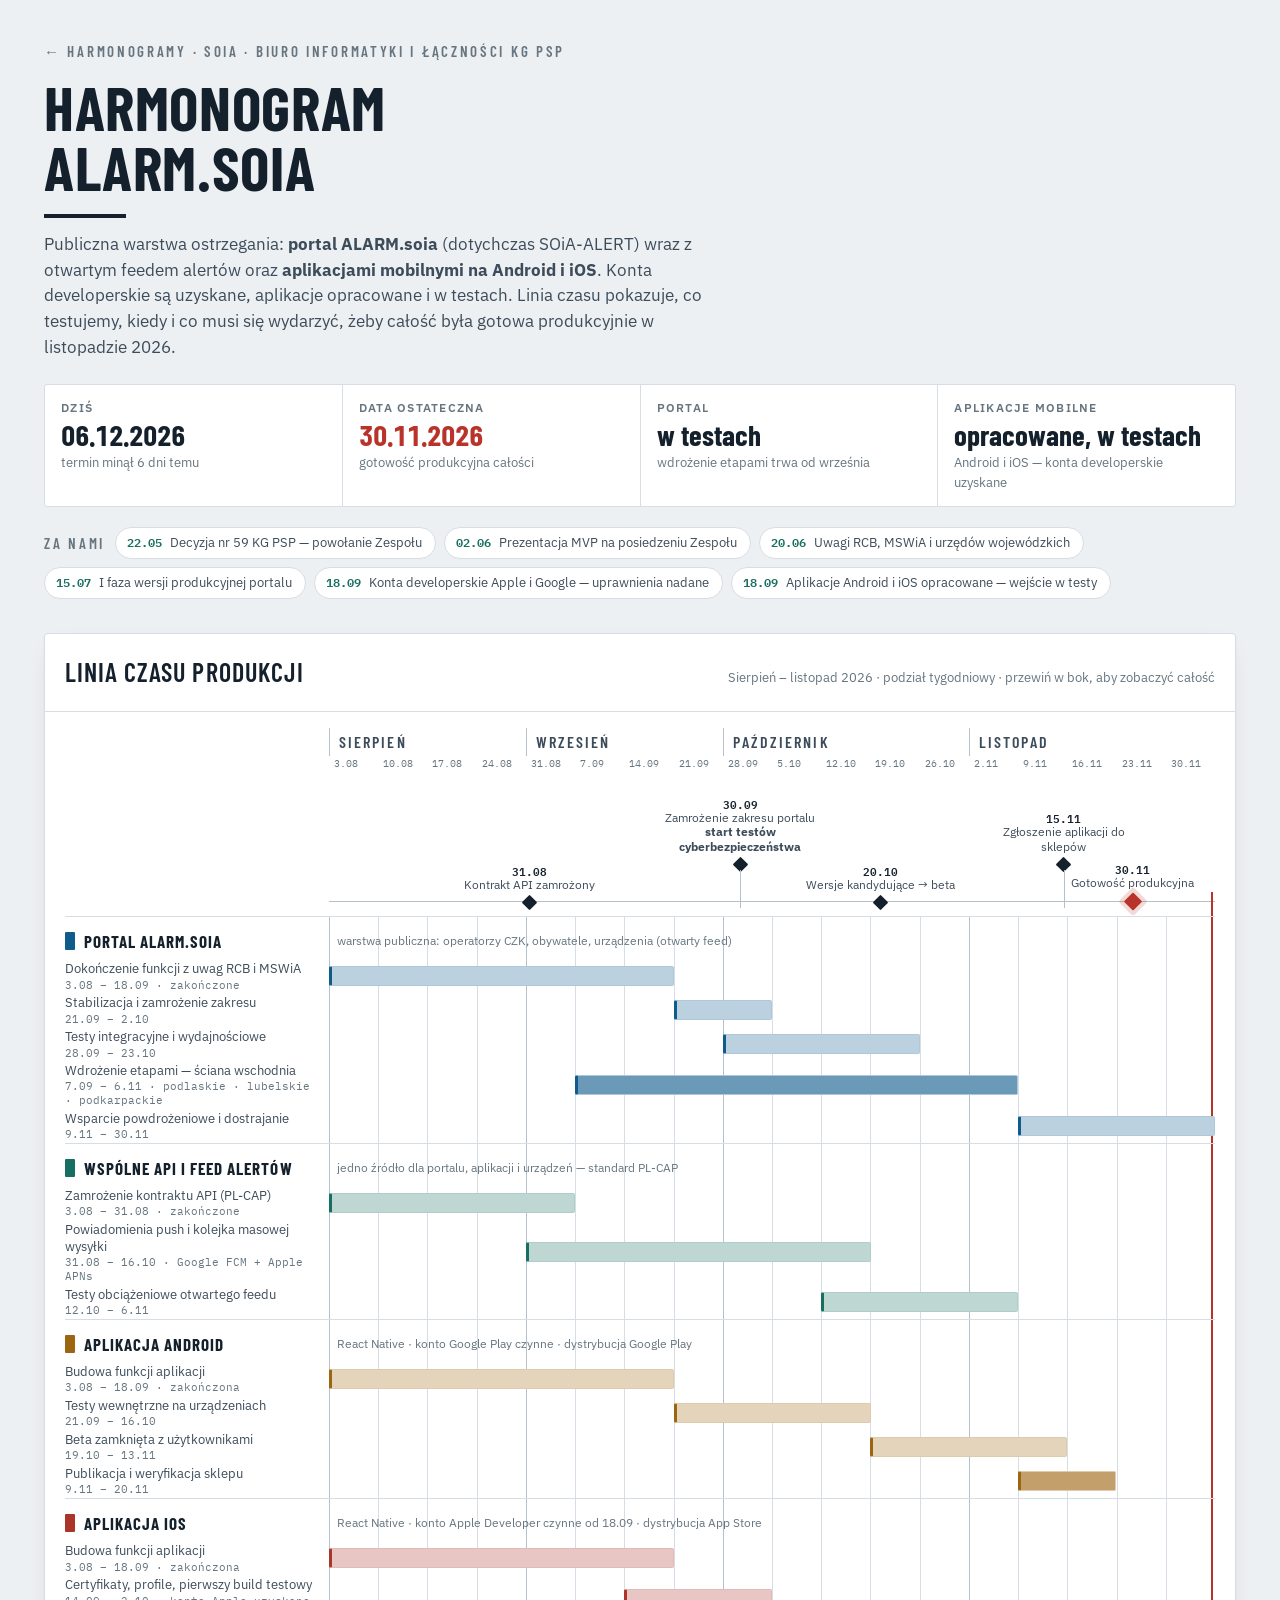
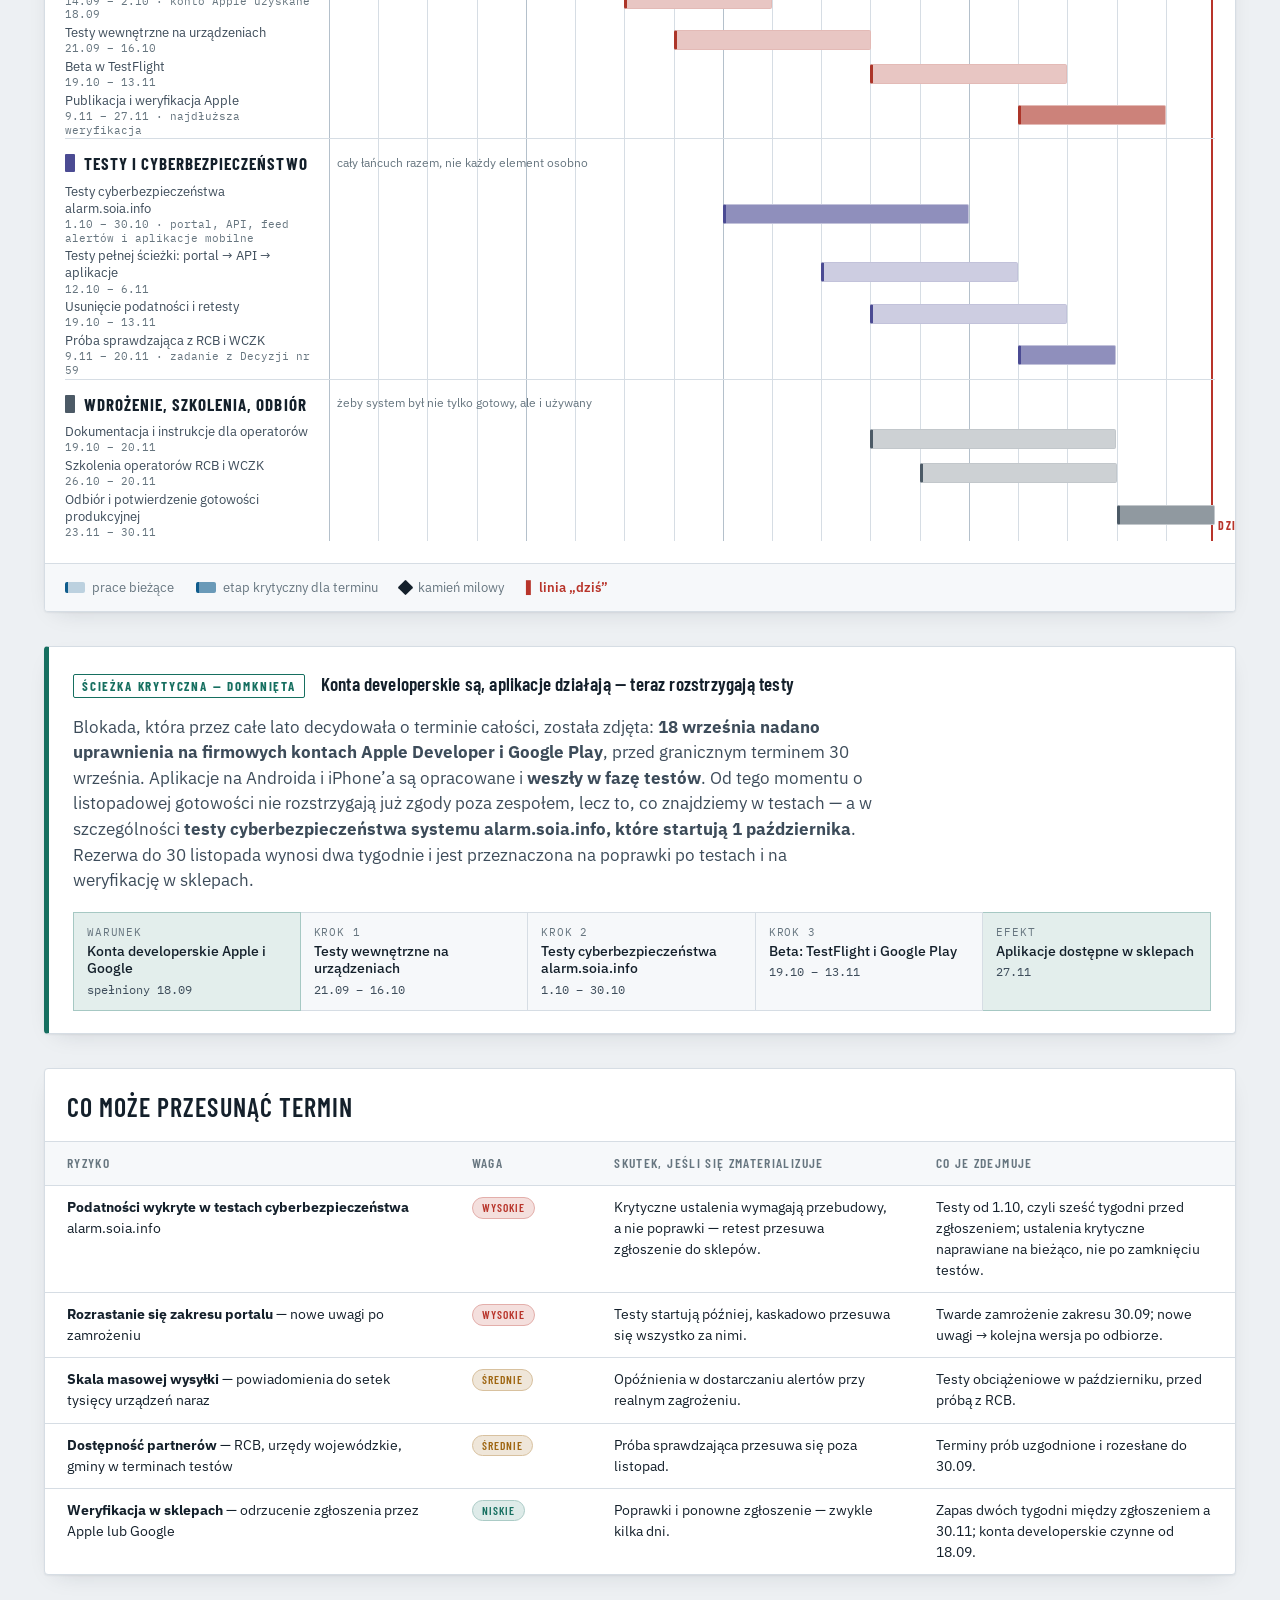
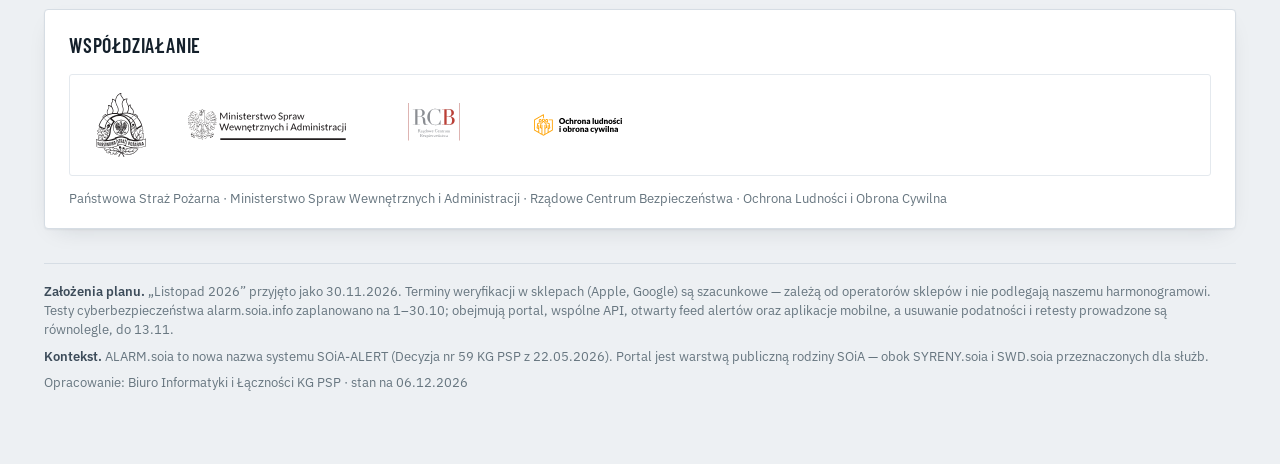
==== commit 8b17a1a9: "ALARM.soia — konta developerskie uzyskane, aplikacje w testach Ścieżka krytyczna domknięta: uprawnie" ====
--- a/alarm-soia/index.html
+++ b/alarm-soia/index.html
@@ -4,11 +4,11 @@
 <meta charset="utf-8">
 <meta name="viewport" content="width=device-width, initial-scale=1">
 <title>Harmonogram ALARM.soia — KG PSP</title>
-<meta name="description" content="Harmonogram produkcji ALARM.soia: portal ostrzegania oraz aplikacje mobilne Android i iOS. Fazy, testy, kamienie milowe i ścieżka krytyczna do gotowości produkcyjnej 30.11.2026.">
+<meta name="description" content="Harmonogram produkcji ALARM.soia: portal ostrzegania oraz aplikacje mobilne Android i iOS. Aplikacje opracowane i w testach, testy cyberbezpieczeństwa alarm.soia.info od 1.10, gotowość produkcyjna 30.11.2026.">
 <meta name="author" content="Biuro Informatyki i Łączności KG PSP">
 <meta property="og:type" content="article">
 <meta property="og:title" content="Harmonogram ALARM.soia">
-<meta property="og:description" content="Harmonogram produkcji ALARM.soia: portal ostrzegania oraz aplikacje mobilne Android i iOS. Fazy, testy, kamienie milowe i ścieżka krytyczna do gotowości produkcyjnej 30.11.2026.">
+<meta property="og:description" content="Harmonogram produkcji ALARM.soia: portal ostrzegania oraz aplikacje mobilne Android i iOS. Aplikacje opracowane i w testach, testy cyberbezpieczeństwa alarm.soia.info od 1.10, gotowość produkcyjna 30.11.2026.">
 <meta property="og:url" content="https://kgpsp.github.io/harmonogramy/alarm-soia/">
 <meta property="og:locale" content="pl_PL">
 <meta property="og:image" content="https://kgpsp.github.io/harmonogramy/og-alarm-soia.png">
@@ -26,13 +26,13 @@
     <p class="eyebrow"><a class="back" href="../">← Harmonogramy</a> · SOiA · Biuro Informatyki i Łączności KG PSP</p>
     <h1>Harmonogram<br>ALARM.soia</h1>
     <div class="title-rule"></div>
-    <p class="lead">Publiczna warstwa ostrzegania: <b>portal ALARM.soia</b> (dotychczas SOiA-ALERT) wraz z otwartym feedem alertów oraz <b>aplikacjami mobilnymi na Android i iOS</b>. Linia czasu pokazuje, co budujemy, kiedy testujemy i co musi się wydarzyć, żeby całość była gotowa produkcyjnie w listopadzie 2026.</p>
+    <p class="lead">Publiczna warstwa ostrzegania: <b>portal ALARM.soia</b> (dotychczas SOiA-ALERT) wraz z otwartym feedem alertów oraz <b>aplikacjami mobilnymi na Android i iOS</b>. Konta developerskie są uzyskane, aplikacje opracowane i w testach. Linia czasu pokazuje, co testujemy, kiedy i co musi się wydarzyć, żeby całość była gotowa produkcyjnie w listopadzie 2026.</p>
 
     <div class="facts">
-      <div class="fact"><span class="k">Dziś</span><span class="v" data-today-date>20.08.2026</span><span class="n" data-time-left>14 tygodni do końca</span></div>
+      <div class="fact"><span class="k">Dziś</span><span class="v" data-today-date>18.09.2026</span><span class="n" data-time-left>10 tygodni do końca</span></div>
       <div class="fact is-critical"><span class="k">Data ostateczna</span><span class="v">30.11.2026</span><span class="n">gotowość produkcyjna całości</span></div>
-      <div class="fact"><span class="k">Portal</span><span class="v">na ukończeniu</span><span class="n">wdrożenie etapami od września</span></div>
-      <div class="fact is-critical"><span class="k">Aplikacje mobilne</span><span class="v">iOS zablokowany</span><span class="n">brak uprawnień na koncie Apple</span></div>
+      <div class="fact"><span class="k">Portal</span><span class="v">w testach</span><span class="n">wdrożenie etapami trwa od września</span></div>
+      <div class="fact"><span class="k">Aplikacje mobilne</span><span class="v">opracowane, w testach</span><span class="n">Android i iOS — konta developerskie uzyskane</span></div>
     </div>
 
     <div class="done" style="margin-top:6px">
@@ -41,6 +41,8 @@
       <span class="chip"><b>02.06</b> Prezentacja MVP na posiedzeniu Zespołu</span>
       <span class="chip"><b>20.06</b> Uwagi RCB, MSWiA i urzędów wojewódzkich</span>
       <span class="chip"><b>15.07</b> I faza wersji produkcyjnej portalu</span>
+      <span class="chip"><b>18.09</b> Konta developerskie Apple i Google — uprawnienia nadane</span>
+      <span class="chip"><b>18.09</b> Aplikacje Android i iOS opracowane — wejście w testy</span>
     </div>
   </header>
 
@@ -90,8 +92,8 @@
               <span class="lbl"><span class="d">31.08</span>Kontrakt API zamrożony</span>
               <span class="dot"></span>
             </div>
-            <div class="ms raise is-critical" style="left:46.43%">
-              <span class="lbl"><span class="d">30.09</span>Zamrożenie zakresu portalu<br><b>i ostateczny termin konta Apple</b></span>
+            <div class="ms raise" style="left:46.43%">
+              <span class="lbl"><span class="d">30.09</span>Zamrożenie zakresu portalu<br><b>start testów cyberbezpieczeństwa</b></span>
               <span class="dot"></span>
             </div>
             <div class="ms" style="left:62.30%">
@@ -134,7 +136,7 @@
 
           <div class="lane" style="--c:var(--lane-portal)">
             <div class="lane-title"><span class="t"><span class="swatch"></span>Portal ALARM.soia</span><span class="meta">warstwa publiczna: operatorzy CZK, obywatele, urządzenia (otwarty feed)</span></div>
-            <div class="row"><span class="name">Dokończenie funkcji z uwag RCB i MSWiA<span class="dates">3.08 – 18.09</span></span><span class="bar" style="--s:2;--e:9"></span></div>
+            <div class="row"><span class="name">Dokończenie funkcji z uwag RCB i MSWiA<span class="dates">3.08 – 18.09 · zakończone</span></span><span class="bar" style="--s:2;--e:9"></span></div>
             <div class="row"><span class="name">Stabilizacja i zamrożenie zakresu<span class="dates">21.09 – 2.10</span></span><span class="bar" style="--s:9;--e:11"></span></div>
             <div class="row"><span class="name">Testy integracyjne i wydajnościowe<span class="dates">28.09 – 23.10</span></span><span class="bar" style="--s:10;--e:14"></span></div>
             <div class="row"><span class="name">Wdrożenie etapami — ściana wschodnia<span class="dates">7.09 – 6.11 · podlaskie · lubelskie · podkarpackie</span></span><span class="bar solid" style="--s:7;--e:16"></span></div>
@@ -142,29 +144,30 @@
           </div>
           <div class="lane" style="--c:var(--lane-api)">
             <div class="lane-title"><span class="t"><span class="swatch"></span>Wspólne API i feed alertów</span><span class="meta">jedno źródło dla portalu, aplikacji i urządzeń — standard PL-CAP</span></div>
-            <div class="row"><span class="name">Zamrożenie kontraktu API (PL-CAP)<span class="dates">3.08 – 31.08 · warunek startu prac mobilnych</span></span><span class="bar solid" style="--s:2;--e:7"></span></div>
+            <div class="row"><span class="name">Zamrożenie kontraktu API (PL-CAP)<span class="dates">3.08 – 31.08 · zakończone</span></span><span class="bar" style="--s:2;--e:7"></span></div>
             <div class="row"><span class="name">Powiadomienia push i kolejka masowej wysyłki<span class="dates">31.08 – 16.10 · Google FCM + Apple APNs</span></span><span class="bar" style="--s:6;--e:13"></span></div>
             <div class="row"><span class="name">Testy obciążeniowe otwartego feedu<span class="dates">12.10 – 6.11</span></span><span class="bar" style="--s:12;--e:16"></span></div>
           </div>
           <div class="lane" style="--c:var(--lane-and)">
-            <div class="lane-title"><span class="t"><span class="swatch"></span>Aplikacja Android</span><span class="meta">React Native · dystrybucja Google Play</span></div>
-            <div class="row"><span class="name">Budowa funkcji aplikacji<span class="dates">3.08 – 9.10</span></span><span class="bar" style="--s:2;--e:12"></span></div>
-            <div class="row"><span class="name">Testy wewnętrzne na urządzeniach<span class="dates">28.09 – 23.10</span></span><span class="bar" style="--s:10;--e:14"></span></div>
+            <div class="lane-title"><span class="t"><span class="swatch"></span>Aplikacja Android</span><span class="meta">React Native · konto Google Play czynne · dystrybucja Google Play</span></div>
+            <div class="row"><span class="name">Budowa funkcji aplikacji<span class="dates">3.08 – 18.09 · zakończona</span></span><span class="bar" style="--s:2;--e:9"></span></div>
+            <div class="row"><span class="name">Testy wewnętrzne na urządzeniach<span class="dates">21.09 – 16.10</span></span><span class="bar" style="--s:9;--e:13"></span></div>
             <div class="row"><span class="name">Beta zamknięta z użytkownikami<span class="dates">19.10 – 13.11</span></span><span class="bar" style="--s:13;--e:17"></span></div>
             <div class="row"><span class="name">Publikacja i weryfikacja sklepu<span class="dates">9.11 – 20.11</span></span><span class="bar solid" style="--s:16;--e:18"></span></div>
           </div>
           <div class="lane" style="--c:var(--lane-ios)">
-            <div class="lane-title"><span class="t"><span class="swatch"></span>Aplikacja iOS</span><span class="meta">React Native · dystrybucja App Store — ścieżka krytyczna</span></div>
-            <div class="row is-blocked"><span class="name">⚠ Uprawnienia na koncie Apple Developer<span class="dates">stan na dziś: BRAK · potrzebne najpóźniej 30.09</span></span><span class="bar blocker" style="--s:2;--e:11"></span></div>
-            <div class="row"><span class="name">Budowa funkcji aplikacji<span class="dates">3.08 – 9.10 · równolegle z Androidem</span></span><span class="bar" style="--s:2;--e:12"></span></div>
-            <div class="row"><span class="name">Certyfikaty, profile, pierwszy build testowy<span class="dates">1.10 – 16.10 · wymaga konta Apple</span></span><span class="bar" style="--s:11;--e:13"></span></div>
+            <div class="lane-title"><span class="t"><span class="swatch"></span>Aplikacja iOS</span><span class="meta">React Native · konto Apple Developer czynne od 18.09 · dystrybucja App Store</span></div>
+            <div class="row"><span class="name">Budowa funkcji aplikacji<span class="dates">3.08 – 18.09 · zakończona</span></span><span class="bar" style="--s:2;--e:9"></span></div>
+            <div class="row"><span class="name">Certyfikaty, profile, pierwszy build testowy<span class="dates">14.09 – 2.10 · konto Apple uzyskane 18.09</span></span><span class="bar" style="--s:8;--e:11"></span></div>
+            <div class="row"><span class="name">Testy wewnętrzne na urządzeniach<span class="dates">21.09 – 16.10</span></span><span class="bar" style="--s:9;--e:13"></span></div>
             <div class="row"><span class="name">Beta w TestFlight<span class="dates">19.10 – 13.11</span></span><span class="bar" style="--s:13;--e:17"></span></div>
             <div class="row"><span class="name">Publikacja i weryfikacja Apple<span class="dates">9.11 – 27.11 · najdłuższa weryfikacja</span></span><span class="bar solid" style="--s:16;--e:19"></span></div>
           </div>
           <div class="lane" style="--c:var(--lane-qa)">
-            <div class="lane-title"><span class="t"><span class="swatch"></span>Testy i bezpieczeństwo</span><span class="meta">cały łańcuch razem, nie każdy element osobno</span></div>
+            <div class="lane-title"><span class="t"><span class="swatch"></span>Testy i cyberbezpieczeństwo</span><span class="meta">cały łańcuch razem, nie każdy element osobno</span></div>
+            <div class="row"><span class="name">Testy cyberbezpieczeństwa alarm.soia.info<span class="dates">1.10 – 30.10 · portal, API, feed alertów i aplikacje mobilne</span></span><span class="bar solid" style="--s:10;--e:15"></span></div>
             <div class="row"><span class="name">Testy pełnej ścieżki: portal → API → aplikacje<span class="dates">12.10 – 6.11</span></span><span class="bar" style="--s:12;--e:16"></span></div>
-            <div class="row"><span class="name">Testy bezpieczeństwa i usunięcie podatności<span class="dates">19.10 – 13.11</span></span><span class="bar" style="--s:13;--e:17"></span></div>
+            <div class="row"><span class="name">Usunięcie podatności i retesty<span class="dates">19.10 – 13.11</span></span><span class="bar" style="--s:13;--e:17"></span></div>
             <div class="row"><span class="name">Próba sprawdzająca z RCB i WCZK<span class="dates">9.11 – 20.11 · zadanie z Decyzji nr 59</span></span><span class="bar solid" style="--s:16;--e:18"></span></div>
           </div>
           <div class="lane" style="--c:var(--lane-dep)">
@@ -180,24 +183,23 @@
     <div class="legend">
       <span><i class="plain"></i> prace bieżące</span>
       <span><i class="solidx"></i> etap krytyczny dla terminu</span>
-      <span><i class="hatch"></i> zablokowane — czeka na decyzję poza zespołem</span>
       <span><i class="diamond"></i> kamień milowy</span>
       <span class="lg-today">▌ linia „dziś”</span>
     </div>
   </section>
 
-  <section class="critical">
+  <section class="critical neutral">
     <div class="hd">
-      <span class="tag">Ścieżka krytyczna</span>
-      <h3 style="flex:1 1 320px">O terminie całości rozstrzyga jedna sprawa: konto Apple</h3>
-    </div>
-    <p class="lead" style="max-width:80ch">Aplikacji na iPhone’a nie da się przekazać testerom ani opublikować bez uprawnień na firmowym koncie Apple Developer. Kod powstaje równolegle z Androidem i nie jest problemem — problemem jest to, że <b>od momentu uzyskania uprawnień do publikacji w App Store potrzeba około ośmiu tygodni</b>. Licząc wstecz od 30 listopada, uprawnienia muszą być na miejscu <b>najpóźniej 30 września</b>. Każdy tydzień opóźnienia po tej dacie to tydzień opóźnienia wersji na iPhone’a — Android i portal zdążą niezależnie.</p>
+      <span class="tag">Ścieżka krytyczna — domknięta</span>
+      <h3 style="flex:1 1 320px">Konta developerskie są, aplikacje działają — teraz rozstrzygają testy</h3>
+    </div>
+    <p class="lead" style="max-width:80ch">Blokada, która przez całe lato decydowała o terminie całości, została zdjęta: <b>18 września nadano uprawnienia na firmowych kontach Apple Developer i Google Play</b>, przed granicznym terminem 30 września. Aplikacje na Androida i iPhone’a są opracowane i <b>weszły w fazę testów</b>. Od tego momentu o listopadowej gotowości nie rozstrzygają już zgody poza zespołem, lecz to, co znajdziemy w testach — a w szczególności <b>testy cyberbezpieczeństwa systemu alarm.soia.info, które startują 1 października</b>. Rezerwa do 30 listopada wynosi dwa tygodnie i jest przeznaczona na poprawki po testach i na weryfikację w sklepach.</p>
     <div class="chain">
-      <div class="step first"><span class="sn">Warunek</span><span class="st">Uprawnienia na koncie Apple Developer</span><span class="sd">do 30.09</span></div>
-      <div class="step"><span class="sn">Krok 1</span><span class="st">Certyfikaty i profile, pierwszy build</span><span class="sd">ok. 2 tyg.</span></div>
-      <div class="step"><span class="sn">Krok 2</span><span class="st">Beta w TestFlight z użytkownikami</span><span class="sd">ok. 4 tyg.</span></div>
-      <div class="step"><span class="sn">Krok 3</span><span class="st">Weryfikacja Apple przed publikacją</span><span class="sd">do 2 tyg.</span></div>
-      <div class="step last"><span class="sn">Efekt</span><span class="st">Aplikacja dostępna w App Store</span><span class="sd">27.11</span></div>
+      <div class="step first"><span class="sn">Warunek</span><span class="st">Konta developerskie Apple i Google</span><span class="sd">spełniony 18.09</span></div>
+      <div class="step"><span class="sn">Krok 1</span><span class="st">Testy wewnętrzne na urządzeniach</span><span class="sd">21.09 – 16.10</span></div>
+      <div class="step"><span class="sn">Krok 2</span><span class="st">Testy cyberbezpieczeństwa alarm.soia.info</span><span class="sd">1.10 – 30.10</span></div>
+      <div class="step"><span class="sn">Krok 3</span><span class="st">Beta: TestFlight i Google Play</span><span class="sd">19.10 – 13.11</span></div>
+      <div class="step last"><span class="sn">Efekt</span><span class="st">Aplikacje dostępne w sklepach</span><span class="sd">27.11</span></div>
     </div>
   </section>
 
@@ -207,11 +209,11 @@
       <table>
         <thead><tr><th style="width:34%">Ryzyko</th><th style="width:12%">Waga</th><th style="width:27%">Skutek, jeśli się zmaterializuje</th><th style="width:27%">Co je zdejmuje</th></tr></thead>
         <tbody>
-          <tr><td><b>Brak uprawnień na koncie Apple</b> po 30.09</td><td class="sev"><span class="pill hi">Krytyczne</span></td><td>Wersja na iPhone’a nie zdąży na listopad. Portal i Android — bez zmian.</td><td>Decyzja właściciela konta Apple i nadanie ról do 30.09.</td></tr>
+          <tr><td><b>Podatności wykryte w testach cyberbezpieczeństwa</b> alarm.soia.info</td><td class="sev"><span class="pill hi">Wysokie</span></td><td>Krytyczne ustalenia wymagają przebudowy, a nie poprawki — retest przesuwa zgłoszenie do sklepów.</td><td>Testy od 1.10, czyli sześć tygodni przed zgłoszeniem; ustalenia krytyczne naprawiane na bieżąco, nie po zamknięciu testów.</td></tr>
           <tr><td><b>Rozrastanie się zakresu portalu</b> — nowe uwagi po zamrożeniu</td><td class="sev"><span class="pill hi">Wysokie</span></td><td>Testy startują później, kaskadowo przesuwa się wszystko za nimi.</td><td>Twarde zamrożenie zakresu 30.09; nowe uwagi → kolejna wersja po odbiorze.</td></tr>
           <tr><td><b>Skala masowej wysyłki</b> — powiadomienia do setek tysięcy urządzeń naraz</td><td class="sev"><span class="pill md">Średnie</span></td><td>Opóźnienia w dostarczaniu alertów przy realnym zagrożeniu.</td><td>Testy obciążeniowe w październiku, przed próbą z RCB.</td></tr>
           <tr><td><b>Dostępność partnerów</b> — RCB, urzędy wojewódzkie, gminy w terminach testów</td><td class="sev"><span class="pill md">Średnie</span></td><td>Próba sprawdzająca przesuwa się poza listopad.</td><td>Terminy prób uzgodnione i rozesłane do 30.09.</td></tr>
-          <tr><td><b>Weryfikacja w sklepach</b> — odrzucenie zgłoszenia przez Apple lub Google</td><td class="sev"><span class="pill lo">Niskie</span></td><td>Poprawki i ponowne zgłoszenie — zwykle kilka dni.</td><td>Zapas dwóch tygodni między zgłoszeniem a 30.11.</td></tr>
+          <tr><td><b>Weryfikacja w sklepach</b> — odrzucenie zgłoszenia przez Apple lub Google</td><td class="sev"><span class="pill lo">Niskie</span></td><td>Poprawki i ponowne zgłoszenie — zwykle kilka dni.</td><td>Zapas dwóch tygodni między zgłoszeniem a 30.11; konta developerskie czynne od 18.09.</td></tr>
         </tbody>
       </table>
     </div>
@@ -229,9 +231,9 @@
   </section>
 
   <footer>
-    <p><b>Założenia planu.</b> „Listopad 2026” przyjęto jako 30.11.2026. Terminy weryfikacji w sklepach (Apple, Google) są szacunkowe — zależą od operatorów sklepów i nie podlegają naszemu harmonogramowi. Prace nad aplikacjami mobilnymi liczone od zamrożenia kontraktu API 31.08.</p>
+    <p><b>Założenia planu.</b> „Listopad 2026” przyjęto jako 30.11.2026. Terminy weryfikacji w sklepach (Apple, Google) są szacunkowe — zależą od operatorów sklepów i nie podlegają naszemu harmonogramowi. Testy cyberbezpieczeństwa alarm.soia.info zaplanowano na 1–30.10; obejmują portal, wspólne API, otwarty feed alertów oraz aplikacje mobilne, a usuwanie podatności i retesty prowadzone są równolegle, do 13.11.</p>
     <p><b>Kontekst.</b> ALARM.soia to nowa nazwa systemu SOiA-ALERT (Decyzja nr 59 KG PSP z 22.05.2026). Portal jest warstwą publiczną rodziny SOiA — obok SYRENY.soia i SWD.soia przeznaczonych dla służb.</p>
-    <p>Opracowanie: Biuro Informatyki i Łączności KG PSP · <span data-updated>stan na 20.08.2026</span></p>
+    <p>Opracowanie: Biuro Informatyki i Łączności KG PSP · <span data-updated>stan na 18.09.2026</span></p>
   </footer>
 
 </div>
